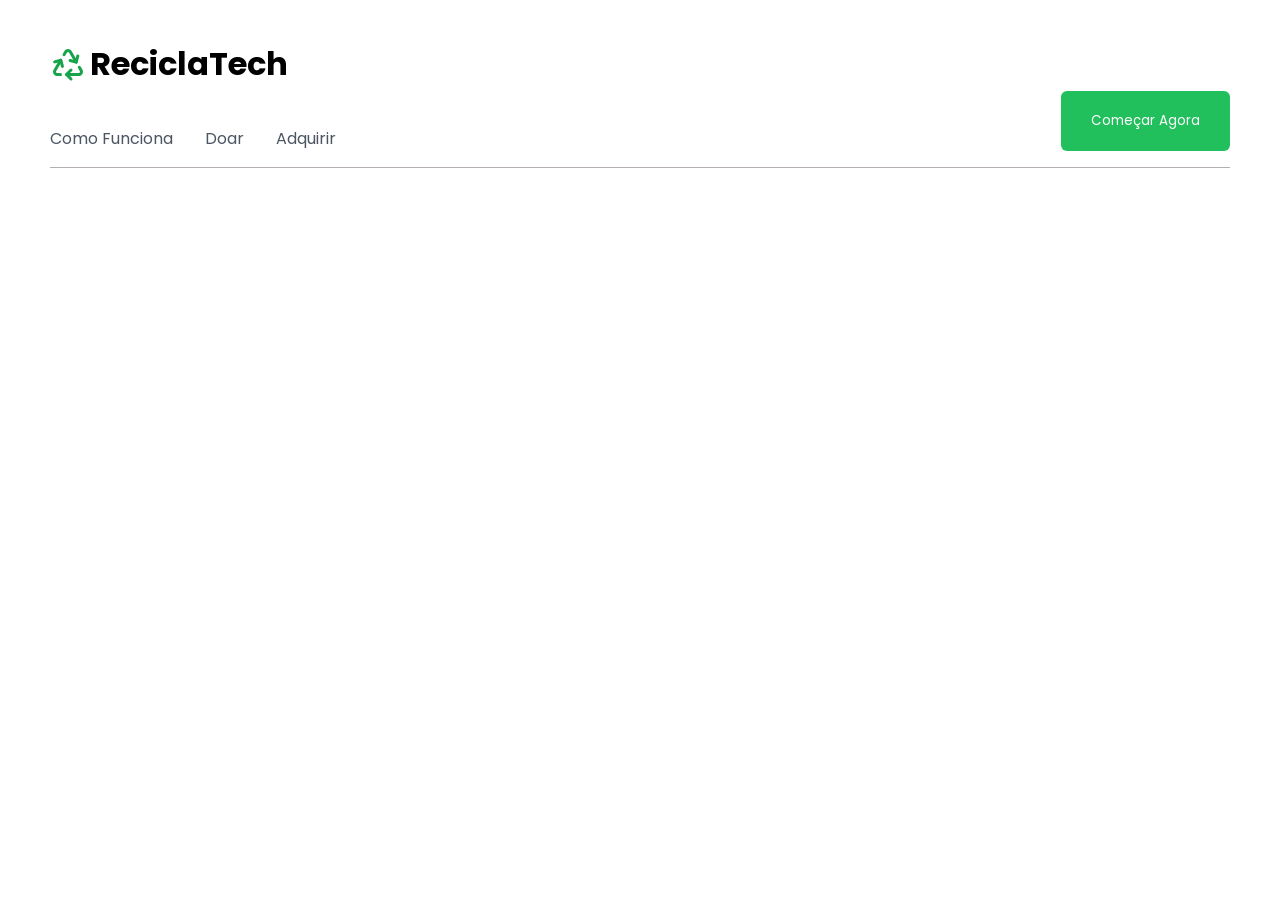
==== index.html @ 59b99f4e "adiciona header da página" ====
<!DOCTYPE html>
<html lang="pt-br">
<head>
    <meta charset="UTF-8">
    <meta name="viewport" content="width=device-width, initial-scale=1.0">
    <link rel="stylesheet" href="style.css">
    <link rel="preconnect" href="https://fonts.googleapis.com">
    <link rel="preconnect" href="https://fonts.gstatic.com" crossorigin>
    <link href="https://fonts.googleapis.com/css2?family=Poppins:ital,wght@0,100;0,200;0,300;0,400;0,500;0,600;0,700;0,800;0,900;1,100;1,200;1,300;1,400;1,500;1,600;1,700;1,800;1,900&display=swap" rel="stylesheet">

    <title>Document</title>
    

   
</head>
<body>
    <header class="header">
        <div>
        <h1 class="header-logo">
            <svg width="36" height="36" viewBox="0 0 36 36" fill="none" xmlns="http://www.w3.org/2000/svg">
            <path d="M10.5001 28.5H7.22264C6.74949 28.5014 6.28402 28.3804 5.8714 28.1489C5.45877 27.9173 5.113 27.5831 4.86764 27.1785C4.63201 26.7722 4.50741 26.311 4.50635 25.8413C4.5053 25.3716 4.62783 24.9099 4.86164 24.5025L10.7941 14.25" stroke="#16A34A" stroke-width="3" stroke-linecap="round" stroke-linejoin="round"/>
            <path d="M16.5 28.5H28.8045C29.2754 28.4964 29.7374 28.3716 30.1461 28.1378C30.5549 27.904 30.8966 27.569 31.1385 27.165C31.3709 26.7598 31.4931 26.3008 31.4931 25.8337C31.4931 25.3666 31.3709 24.9077 31.1385 24.5025L29.2995 21.3225" stroke="#16A34A" stroke-width="3" stroke-linecap="round" stroke-linejoin="round"/>
            <path d="M21 24L16.5 28.5L21 33" stroke="#16A34A" stroke-width="3" stroke-linecap="round" stroke-linejoin="round"/>
            <path d="M12.4394 20.394L10.7939 14.25L4.6499 15.897" stroke="#16A34A" stroke-width="3" stroke-linecap="round" stroke-linejoin="round"/>
            <path d="M14.0161 8.7165L15.6556 5.8785C15.891 5.46809 16.2285 5.12551 16.6354 4.88398C17.0422 4.64245 17.5046 4.51018 17.9776 4.5C18.447 4.49912 18.9084 4.62174 19.3154 4.85554C19.7225 5.08933 20.0609 5.42609 20.2966 5.832L26.2111 16.0965" stroke="#16A34A" stroke-width="3" stroke-linecap="round" stroke-linejoin="round"/>
            <path d="M20.0669 14.4495L26.2109 16.0965L27.8564 9.9525" stroke="#16A34A" stroke-width="3" stroke-linecap="round" stroke-linejoin="round"/>
            </svg>
            <span>ReciclaTech</span>
        </h1>
        <nav>
            <ul class="menu-list">
                <li><a href="#">Como Funciona</a></li>
                <li><a href="#">Doar</a></li>
                <li><a href="#">Adquirir</a></li>
            </ul>
        </nav>
        </div>

        <button type="button">Começar Agora</button>

    </header>

    <main>

    </main>

    <footer>

    </footer>
</body>
</html>
---- style.css ----
*{
    margin:0;
    padding:0;
    box-sizing: border-box;
    list-style: none;
    font-family: "Poppins", sans-serif;
}

a{
    color: inherit;
    text-decoration: none;
}

button {
    border: none;
}

body {
    padding: 40px 50px 16px 50px;
}

header {
    display: flex;
    padding-bottom: 16px;
    justify-content: space-between;
    align-items: end;
    border-bottom: 1px solid #B4AEAE;

    button {
        height: 60px;
        padding-inline: 30px;
        color: #FFFFFF;
        border-radius: 6px;
        background-color: #21C05C;
    }
}

.header-logo {
    display: flex;
    align-items: center;
    gap: 0 4px;
    margin-bottom: 38px;

    span {
        font-size: 32px;
        font-weight: 700;
    }
}

.menu-list {
    display: flex;
    gap: 0 32px;
    

    li a{
    font-size: 16px;
    color: #4B5563;
    }
}
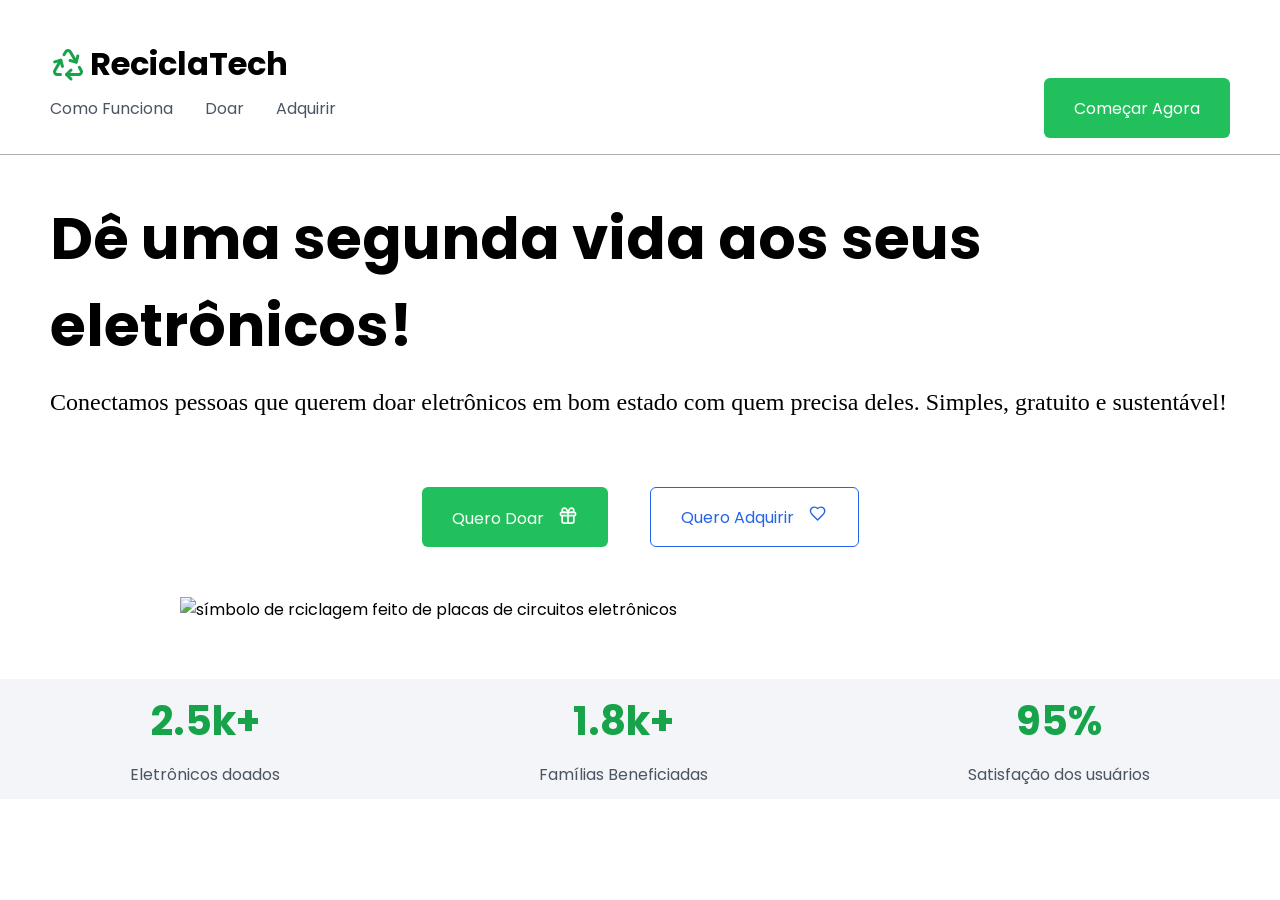
==== commit cb5c1fae: "adiciona estatísticas" ====
--- a/index.html
+++ b/index.html
@@ -8,12 +8,13 @@
     <link rel="preconnect" href="https://fonts.gstatic.com" crossorigin>
     <link href="https://fonts.googleapis.com/css2?family=Poppins:ital,wght@0,100;0,200;0,300;0,400;0,500;0,600;0,700;0,800;0,900;1,100;1,200;1,300;1,400;1,500;1,600;1,700;1,800;1,900&display=swap" rel="stylesheet">
 
-    <title>Document</title>
+    <title>ReciclaTech</title>
     
 
    
 </head>
 <body>
+
     <header class="header">
         <div>
         <h1 class="header-logo">
@@ -27,23 +28,108 @@
             </svg>
             <span>ReciclaTech</span>
         </h1>
+
         <nav>
             <ul class="menu-list">
                 <li><a href="#">Como Funciona</a></li>
                 <li><a href="#">Doar</a></li>
-                <li><a href="#">Adquirir</a></li>
+                <li><a href="#">Adquirir</a></li>               
             </ul>
+
         </nav>
         </div>
 
         <button type="button">Começar Agora</button>
+        
 
     </header>
 
     <main>
 
+        <div>
+            <section class="intro">
+            <h2>Dê uma segunda vida aos seus eletrônicos!</h2>   
+            
+            <h4>Conectamos pessoas que querem doar eletrônicos em bom estado com quem precisa deles. Simples, gratuito e sustentável!<h4>       
+            </section>          
+        
+            
+            <nav>
+            <ul class="buttons">
+
+            <li><a href="#">
+
+                <button type="button">
+                    <span>Quero Doar</span>
+                <svg width="20" height="20" viewBox="0 0 24 20" fill="none" xmlns="http://www.w3.org/2000/svg">
+                <path d="M20 8H4C3.44772 8 3 8.44772 3 9V11C3 11.5523 3.44772 12 4 12H20C20.5523 12 21 11.5523 21 11V9C21 8.44772 20.5523 8 20 8Z" stroke="white" stroke-width="2" stroke-linecap="round" stroke-linejoin="round"/>
+                <path d="M12 8V21" stroke="white" stroke-width="2" stroke-linecap="round" stroke-linejoin="round"/>
+                <path d="M19 12V19C19 19.5304 18.7893 20.0391 18.4142 20.4142C18.0391 20.7893 17.5304 21 17 21H7C6.46957 21 5.96086 20.7893 5.58579 20.4142C5.21071 20.0391 5 19.5304 5 19V12" stroke="white" stroke-width="2" stroke-linecap="round" stroke-linejoin="round"/>
+                <path d="M7.5 8.00001C6.83696 8.00001 6.20107 7.73662 5.73223 7.26778C5.26339 6.79894 5 6.16305 5 5.50001C5 4.83697 5.26339 4.20108 5.73223 3.73224C6.20107 3.2634 6.83696 3.00001 7.5 3.00001C8.46469 2.9832 9.41003 3.45127 10.2127 4.34317C11.0154 5.23507 11.6383 6.50941 12 8.00001C12.3617 6.50941 12.9846 5.23507 13.7873 4.34317C14.59 3.45127 15.5353 2.9832 16.5 3.00001C17.163 3.00001 17.7989 3.2634 18.2678 3.73224C18.7366 4.20108 19 4.83697 19 5.50001C19 6.16305 18.7366 6.79894 18.2678 7.26778C17.7989 7.73662 17.163 8.00001 16.5 8.00001" stroke="white" stroke-width="2" stroke-linecap="round" stroke-linejoin="round"/>
+                </svg>
+                
+                </button>
+
+            </li></a>
+        
+        
+        
+            <li><a href="#">
+
+                <button class="adquirir">
+                    <span>Quero Adquirir</span>
+                    
+                <svg width="20" height="18" viewBox="0 0 21 21" fill="none" xmlns="http://www.w3.org/2000/svg">
+                <path d="M15.9069 11.721C17.1543 10.4987 18.4185 9.03358 18.4185 7.11637C18.4185 5.89514 17.9334 4.72393 17.0698 3.86039C16.2063 2.99685 15.0351 2.51172 13.8139 2.51172C12.3404 2.51172 11.3022 2.93032 10.0464 4.18614C8.7906 2.93032 7.75246 2.51172 6.27897 2.51172C5.05774 2.51172 3.88653 2.99685 3.02299 3.86039C2.15945 4.72393 1.67432 5.89514 1.67432 7.11637C1.67432 9.04195 2.93013 10.5071 4.18594 11.721L10.0464 17.5815L15.9069 11.721Z" stroke="#2563EB" stroke-width="1.67442" stroke-linecap="round" stroke-linejoin="round"/>
+                </svg>
+                
+                </button>
+                
+            </li></a>
+
+            </ul>
+            </nav>
+
+            <div style="margin-left: 180px; margin-top: 50px; margin-bottom: 57px;">
+                <img src="./assets/img/simbolo-de-reciclagem-feito-de-placas-de-circuitos-eletronicos 1.png" alt="símbolo de rciclagem feito de placas de circuitos eletrônicos">
+            </div>
+
+            
+                
+            
+        <section class="estatistica">
+            
+                <div class="dados">
+                    <h2>2.5k+</h2>
+                    <p>Eletrônicos doados</p>
+                </div>   
+
+                <div class="dados">
+                    <h2>1.8k+</h2>
+                    <p>Famílias Beneficiadas</p>
+                </div>
+
+                <div class="dados">
+                    <h2>95%</h2>
+                    <p>Satisfação dos usuários</p>
+                </div>
+            </ul>
+        </section>
+        
+        
+            </div>
+        </section>
+
+
+
+
+
+        </div>
+
+        
     </main>
 
+    
     <footer>
 
     </footer>
--- a/style.css
+++ b/style.css
@@ -15,9 +15,7 @@
     border: none;
 }
 
-body {
-    padding: 40px 50px 16px 50px;
-}
+
 
 header {
     display: flex;
@@ -25,6 +23,7 @@
     justify-content: space-between;
     align-items: end;
     border-bottom: 1px solid #B4AEAE;
+    padding: 40px 50px 16px 50px;
 
     button {
         height: 60px;
@@ -32,6 +31,8 @@
         color: #FFFFFF;
         border-radius: 6px;
         background-color: #21C05C;
+        font-size: 16px;
+        
     }
 }
 
@@ -39,8 +40,8 @@
     display: flex;
     align-items: center;
     gap: 0 4px;
-    margin-bottom: 38px;
-
+    margin-bottom: 8px;
+    
     span {
         font-size: 32px;
         font-weight: 700;
@@ -50,11 +51,125 @@
 .menu-list {
     display: flex;
     gap: 0 32px;
+    margin-bottom: 17px;
     
-
     li a{
     font-size: 16px;
+    font-weight: 400;
     color: #4B5563;
     }
 }
 
+main {
+    display: flex;
+    
+
+    .intro {
+        
+        padding: 40px 50px 16px 50px;
+
+        h2{
+            font-size: 58px;
+            font-weight: 400;
+            font-weight: bold;
+            margin-bottom: 20px;
+
+        }
+
+        h4 {
+            font-size: 24px;
+            font-weight: 400;
+            font-family: "Inter";
+            margin-bottom: 55px;
+        }
+
+         
+    }
+
+    .buttons {
+        display: flex;
+        gap: 0 42px;
+        justify-content: center;
+        
+        
+        
+        
+        li a{
+            font-size: 16px;
+            font-weight: 400;
+            
+            
+        }
+
+        span {
+        font-size: 16px;
+        font-weight: 400;
+        margin-right: 10px;
+        
+        
+        }
+
+       
+
+        button {
+        height: 60px;
+        padding-inline: 30px;
+        color: #FFFFFF;
+        border-radius: 6px;
+        background-color: #21C05C;
+        font-size: 16px;
+        
+        
+        }
+
+        .adquirir {
+            height: 60px;
+            color: #2563EB;
+            
+            background-color: #FFFFFF;
+            border-color: #2563EB;
+            border-style: solid;
+            border-width: 1px;
+            
+            
+                                    
+                        
+        }
+
+   
+               
+
+    }
+
+    .estatistica {
+        display: flex;
+        background-color: #F3F5F8;
+
+    .dados {
+        display: flex;
+        flex-direction: column;
+        align-items: center;
+        margin: auto;      
+        height:120px;
+        justify-content: space-evenly;
+           
+
+        h2{
+        font-size: 40px;
+        font-weight: 400;
+        font-weight: bold;
+        color: #16A34A;               
+                
+        }
+        
+            p{
+                font-size: 16px;
+                font-weight: 400;
+                color: #4B5563;
+                
+                
+            }
+    }
+    }
+
+}
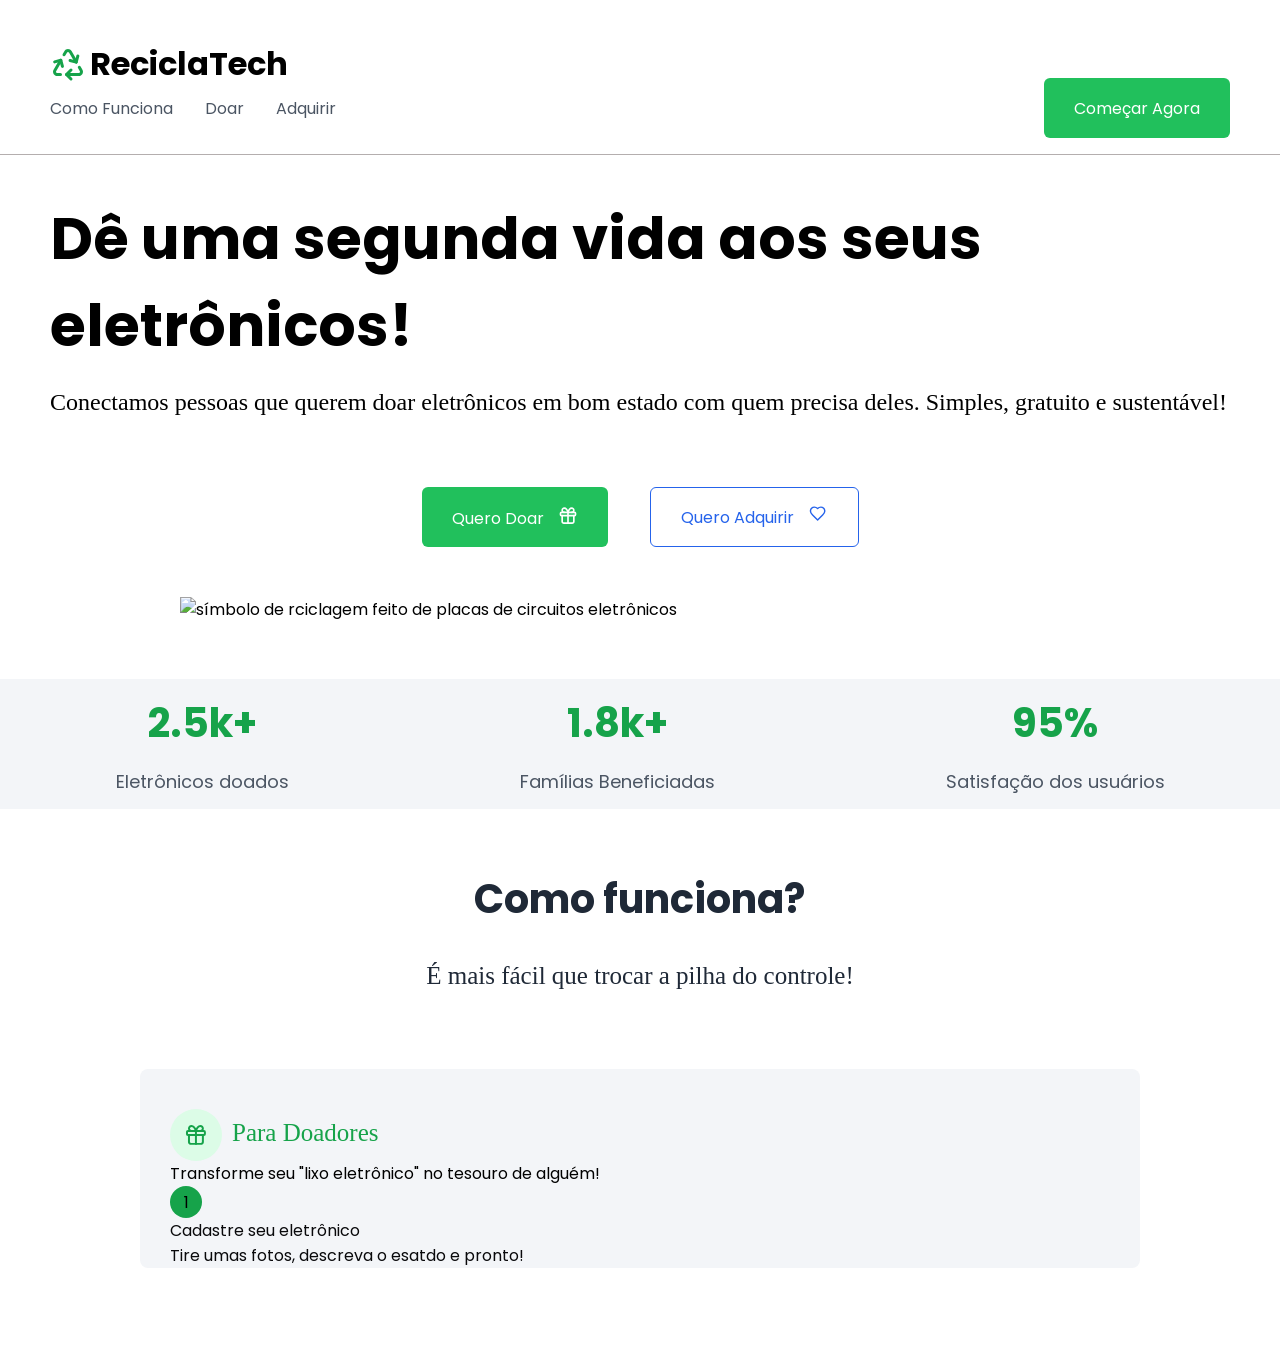
==== commit e5dcf95b: "adiciona caixa de doadores" ====
--- a/index.html
+++ b/index.html
@@ -113,11 +113,46 @@
                     <h2>95%</h2>
                     <p>Satisfação dos usuários</p>
                 </div>
-            </ul>
+            
         </section>
         
-        
+        <section class="funcionamento">
+
+            <div class="how-function">
+                <h2>Como funciona?</h2>
+                <h3>É mais fácil que trocar a pilha do controle!</h3>
             </div>
+            
+            <div class="card">
+
+                <div class="donation">
+                    <div class="circulo-topico">
+                    <svg width="52" height="24" viewBox="0 0 24 24" fill="none" xmlns="http://www.w3.org/2000/svg">
+                    <path d="M19.8836 7.95349H3.97661C3.42753 7.95349 2.98242 8.3986 2.98242 8.94768V10.936C2.98242 11.4851 3.42753 11.9302 3.97661 11.9302H19.8836C20.4327 11.9302 20.8778 11.4851 20.8778 10.936V8.94768C20.8778 8.3986 20.4327 7.95349 19.8836 7.95349Z" stroke="#16A34A" stroke-width="1.98837" stroke-linecap="round" stroke-linejoin="round"/>
+                    <path d="M11.9302 7.95349V20.8779" stroke="#16A34A" stroke-width="1.98837" stroke-linecap="round" stroke-linejoin="round"/>
+                    <path d="M18.8893 11.9303V18.8896C18.8893 19.4169 18.6798 19.9227 18.3069 20.2956C17.934 20.6685 17.4283 20.878 16.9009 20.878H6.95908C6.43173 20.878 5.92598 20.6685 5.55308 20.2956C5.18019 19.9227 4.9707 19.4169 4.9707 18.8896V11.9303" stroke="#16A34A" stroke-width="1.98837" stroke-linecap="round" stroke-linejoin="round"/>
+                    <path d="M7.45617 7.95342C6.79698 7.95342 6.16479 7.69156 5.69868 7.22544C5.23256 6.75933 4.9707 6.12714 4.9707 5.46796C4.9707 4.80877 5.23256 4.17658 5.69868 3.71047C6.16479 3.24435 6.79698 2.98249 7.45617 2.98249C8.41525 2.96578 9.35509 3.43113 10.1531 4.31784C10.9512 5.20456 11.5704 6.47149 11.93 7.95342C12.2896 6.47149 12.9088 5.20456 13.7069 4.31784C14.5049 3.43113 15.4448 2.96578 16.4038 2.98249C17.063 2.98249 17.6952 3.24435 18.1613 3.71047C18.6274 4.17658 18.8893 4.80877 18.8893 5.46796C18.8893 6.12714 18.6274 6.75933 18.1613 7.22544C17.6952 7.69156 17.063 7.95342 16.4038 7.95342" stroke="#16A34A" stroke-width="1.98837" stroke-linecap="round" stroke-linejoin="round"/>
+                    </svg>                   
+                    </div>
+
+                    <h3>Para Doadores</h3>
+                                    
+                </div>
+                
+                <p>Transforme seu "lixo eletrônico" no tesouro de alguém!</p>
+
+                <div class="subtopico">
+
+                    <div class="circulo-subtopico">1                 
+                    </div>
+                    
+                    <p>Cadastre seu eletrônico</p>
+                    <p>Tire umas fotos, descreva o esatdo e pronto!</p>
+                </div>
+
+                
+            </div>
+           
         </section>
 
 
--- a/style.css
+++ b/style.css
@@ -150,20 +150,20 @@
         flex-direction: column;
         align-items: center;
         margin: auto;      
-        height:120px;
         justify-content: space-evenly;
-           
+        height:130px;   
 
         h2{
         font-size: 40px;
         font-weight: 400;
         font-weight: bold;
-        color: #16A34A;               
+        color: #16A34A;
+                   
                 
         }
         
             p{
-                font-size: 16px;
+                font-size: 18px;
                 font-weight: 400;
                 color: #4B5563;
                 
@@ -172,4 +172,120 @@
     }
     }
 
-}
+    .funcionamento{
+        padding: 60px 140px 80px 140px;
+        display: flex;
+        background-color: #FFFFFF;
+        flex-direction: column;
+        
+          h2{
+                font-size: 40px;
+                font-weight: 700;
+                font-weight: bold;
+                color: #1F2937; 
+                height: 100%;              
+                
+            }
+
+            h3{
+                font-family: "Inter";
+                font-size: 25px;
+                font-weight: 400;
+                color: #1F2937;
+                height: 150%;
+                margin-top: 22px;                
+            }
+
+        .how-function{
+            display: flex;
+            flex-direction: column;
+            align-items: center;
+            margin: auto;
+            height: 200px;           
+
+                    
+        }
+
+          .card{
+                padding: 40px 20px 0 30px;
+                display: flex;                
+                flex-direction: column;
+                background-color: #F3F5F8 ;
+                border-radius: 8px;
+                justify-content: left;
+                ;
+
+                .circulo-topico{
+                    width: 52px;
+                    height: 52px;                    
+                    border-radius: 50%;
+
+                    display: flex;
+                    justify-content: center;
+                    align-items: center;
+                }
+
+                .circulo-subtopico{
+                        width: 32px;
+                        height: 32px;
+                        border-radius: 50%;
+
+                        display: flex;
+                        justify-content: center;
+                        align-items: center;
+                    }
+                
+                p{
+                    font-size: 16px;
+                    font-family: "Poppins";
+                                        
+                    
+                }
+
+                .donation{
+                    display: flex;
+                    
+                    
+                   h3{
+                    margin: 10px;
+                    color: #16A34A;
+                   }
+                   
+                   .circulo-topico{
+                        background-color: #DCFCE7;
+                   }     
+                    
+                   p{
+                        margin-top: 38px;
+                   }
+
+                }             
+                       
+                        
+                    
+
+                .subtopico{
+                    display: flex;
+                    flex-direction: column;
+
+                    .circulo-subtopico{
+                        background-color: #16A34A;
+                    }
+
+                    p{
+                       color: #09090B; 
+                    }        
+                    
+                 }
+                
+                    
+                
+
+                
+
+
+            }
+
+    }
+
+}
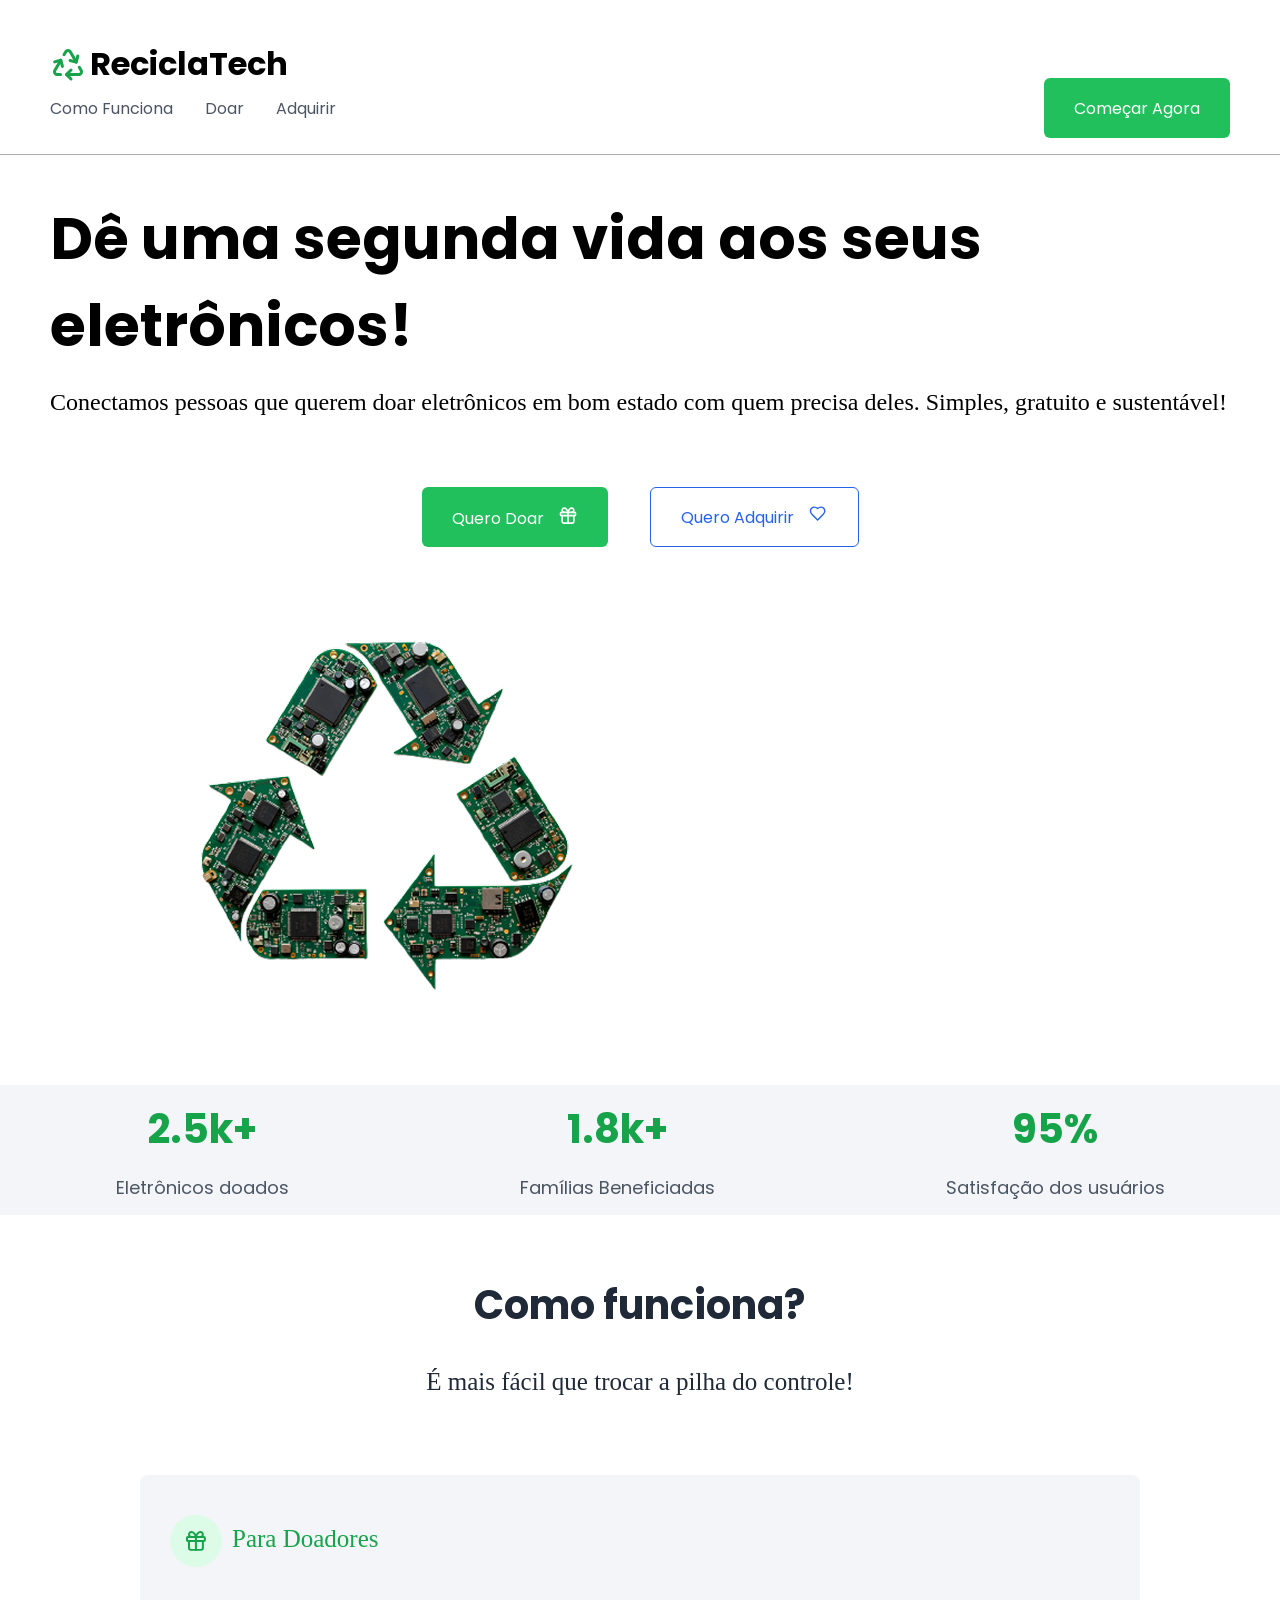
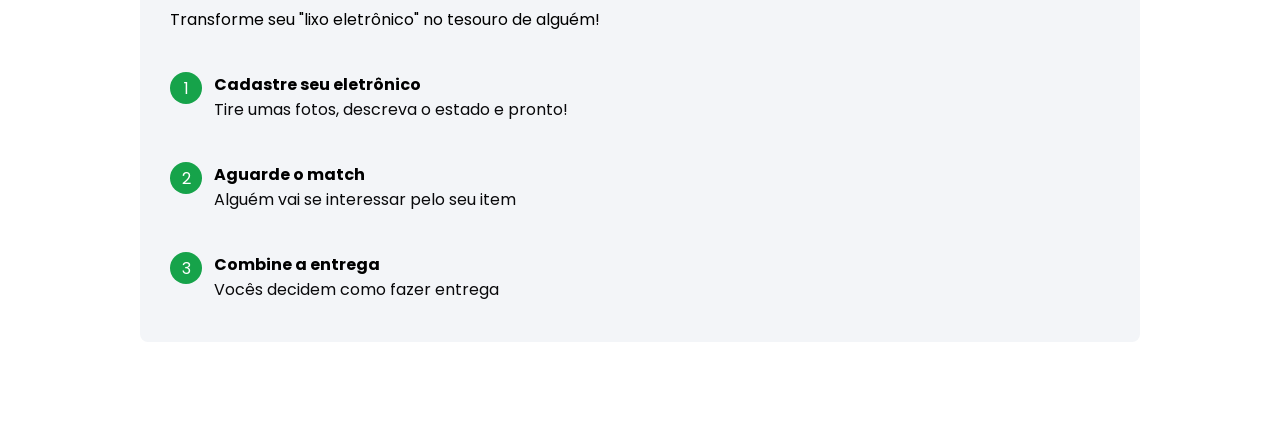
==== commit cb2fefbd: "conclusão de card "doadores"" ====
--- a/index.html
+++ b/index.html
@@ -146,12 +146,39 @@
                     <div class="circulo-subtopico">1                 
                     </div>
                     
-                    <p>Cadastre seu eletrônico</p>
-                    <p>Tire umas fotos, descreva o esatdo e pronto!</p>
+                    <div class="text">
+                    <h4>Cadastre seu eletrônico</h4>
+                    <p>Tire umas fotos, descreva o estado e pronto!</p>
+                </div></div>
+
+                <div class="subtopico">
+
+                    <div class="circulo-subtopico">2                 
+                    </div>
+                    
+                    <div class="text">
+                    <h4>Aguarde o match</h4>
+                    <p>Alguém vai se interessar pelo seu item</p>
+                </div></div>
+
+                <div class="subtopico">
+
+                    <div class="circulo-subtopico">3                 
+                    </div>
+                    
+                    <div class="text">
+                    <h4>Combine a entrega</h4>
+                    <p>Vocês decidem como fazer  entrega</p>
+                </div></div>
+
                 </div>
 
                 
             </div>
+
+
+
+            
            
         </section>
 
--- a/style.css
+++ b/style.css
@@ -206,19 +206,21 @@
                     
         }
 
-          .card{
-                padding: 40px 20px 0 30px;
+          .card{                
                 display: flex;                
                 flex-direction: column;
                 background-color: #F3F5F8 ;
-                border-radius: 8px;
-                justify-content: left;
-                ;
+                border-radius: 8px;                
+                justify-content: space-evenly;
+                padding: 40px 20px 0 30px;                
+
+                
 
                 .circulo-topico{
                     width: 52px;
                     height: 52px;                    
                     border-radius: 50%;
+                    
 
                     display: flex;
                     justify-content: center;
@@ -233,12 +235,15 @@
                         display: flex;
                         justify-content: center;
                         align-items: center;
+
+                        color: #FFFFFF;
+                        
                     }
                 
                 p{
-                    font-size: 16px;
-                    font-family: "Poppins";
-                                        
+                    font-size: 16px;                                                                                                 
+                    padding: 40px 0 40px 0;                                                                              
+                                                                                                 
                     
                 }
 
@@ -251,13 +256,13 @@
                     color: #16A34A;
                    }
                    
+                   
                    .circulo-topico{
                         background-color: #DCFCE7;
-                   }     
-                    
-                   p{
-                        margin-top: 38px;
                    }
+
+                    
+                   
 
                 }             
                        
@@ -266,17 +271,38 @@
 
                 .subtopico{
                     display: flex;
-                    flex-direction: column;
+                    flex-direction: row;                    
+                    
+                
 
                     .circulo-subtopico{
                         background-color: #16A34A;
+                        
                     }
 
+                    .text{
+                        display: flex;
+                        flex-direction: column;
+
+
+                        h4{
+                    font-size: 16px;
+                    font-weight: bold;
+                    padding: 0 0 0 12px;
+                
+                   }
+
                     p{
-                       color: #09090B; 
-                    }        
-                    
-                 }
+                       color: #09090B;
+                       padding: 0 0 40px 12px; 
+                    }
+                    }
+
+                            
+                    
+                }
+                
+                   
                 
                     
                 
@@ -286,6 +312,19 @@
 
             }
 
-    }
-
-}
+
+          
+                
+
+                
+                    
+                
+
+                
+
+
+        }  
+
+    }
+
+
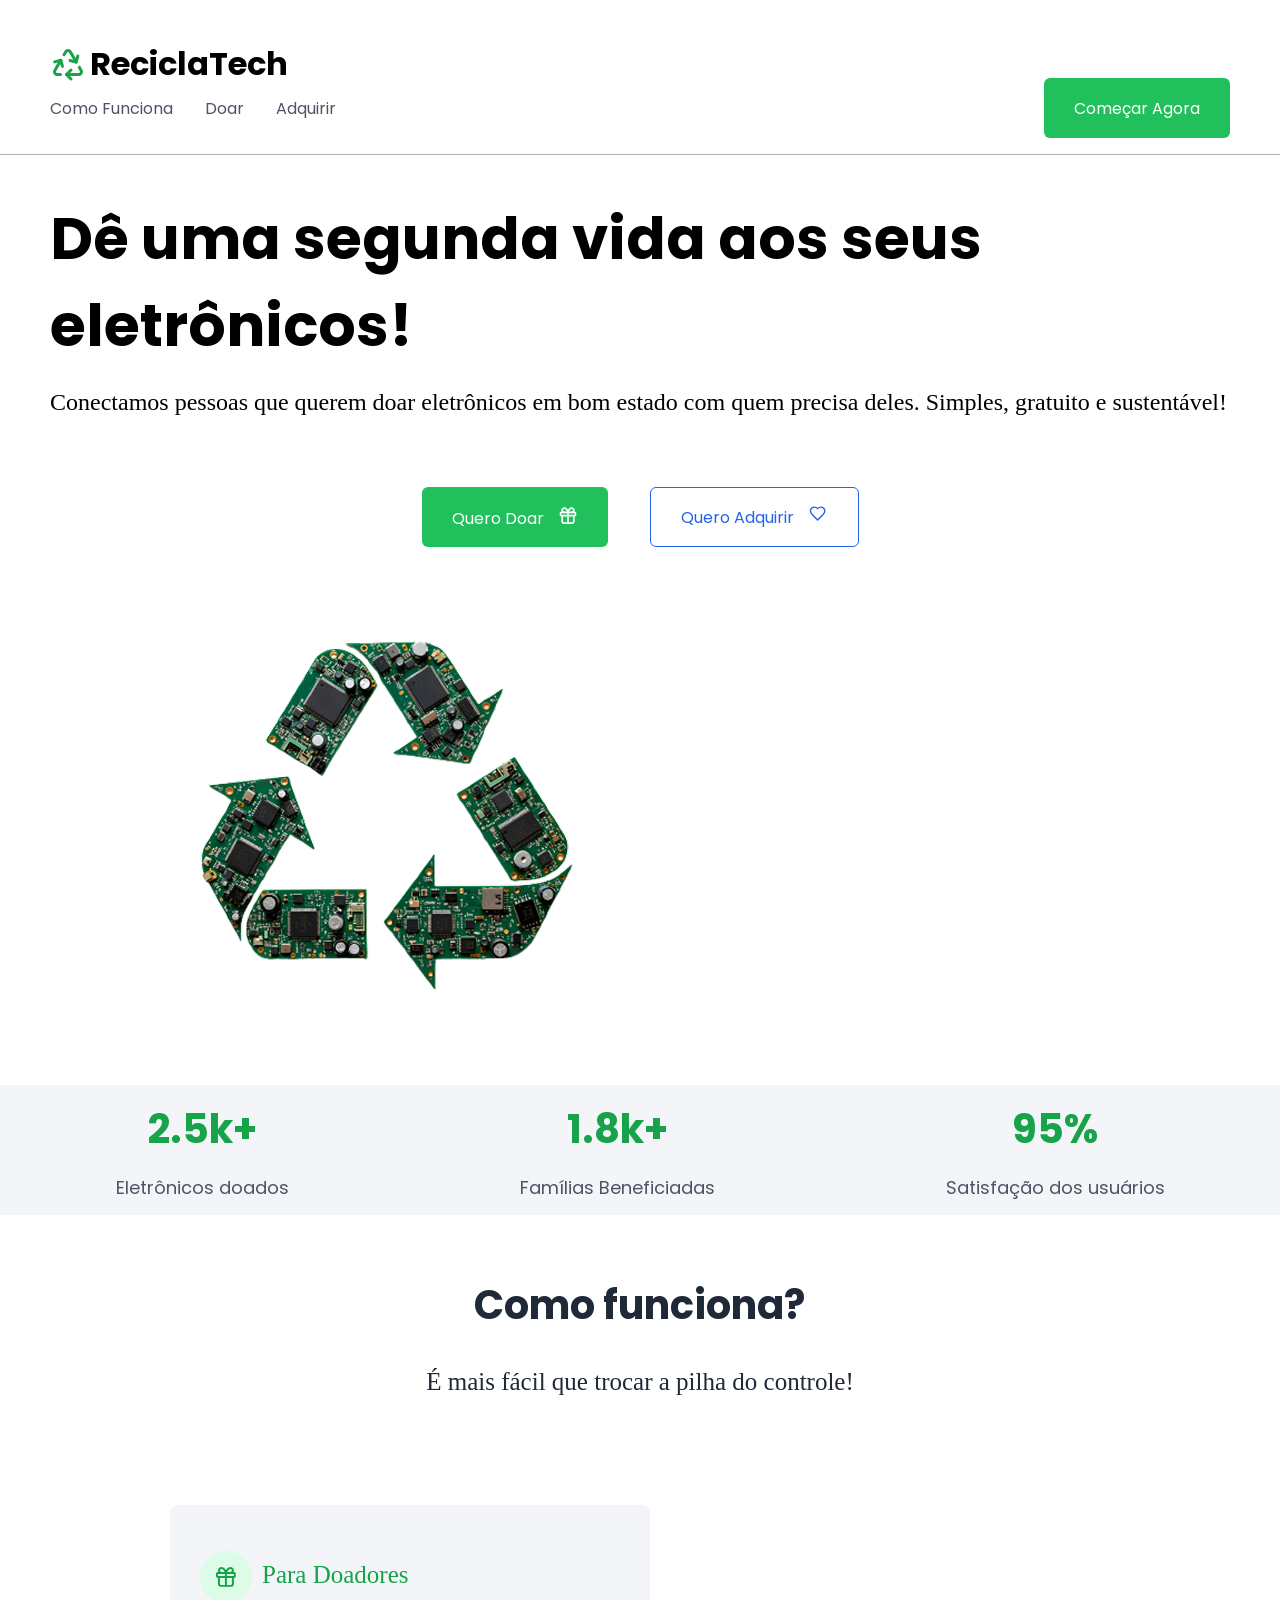
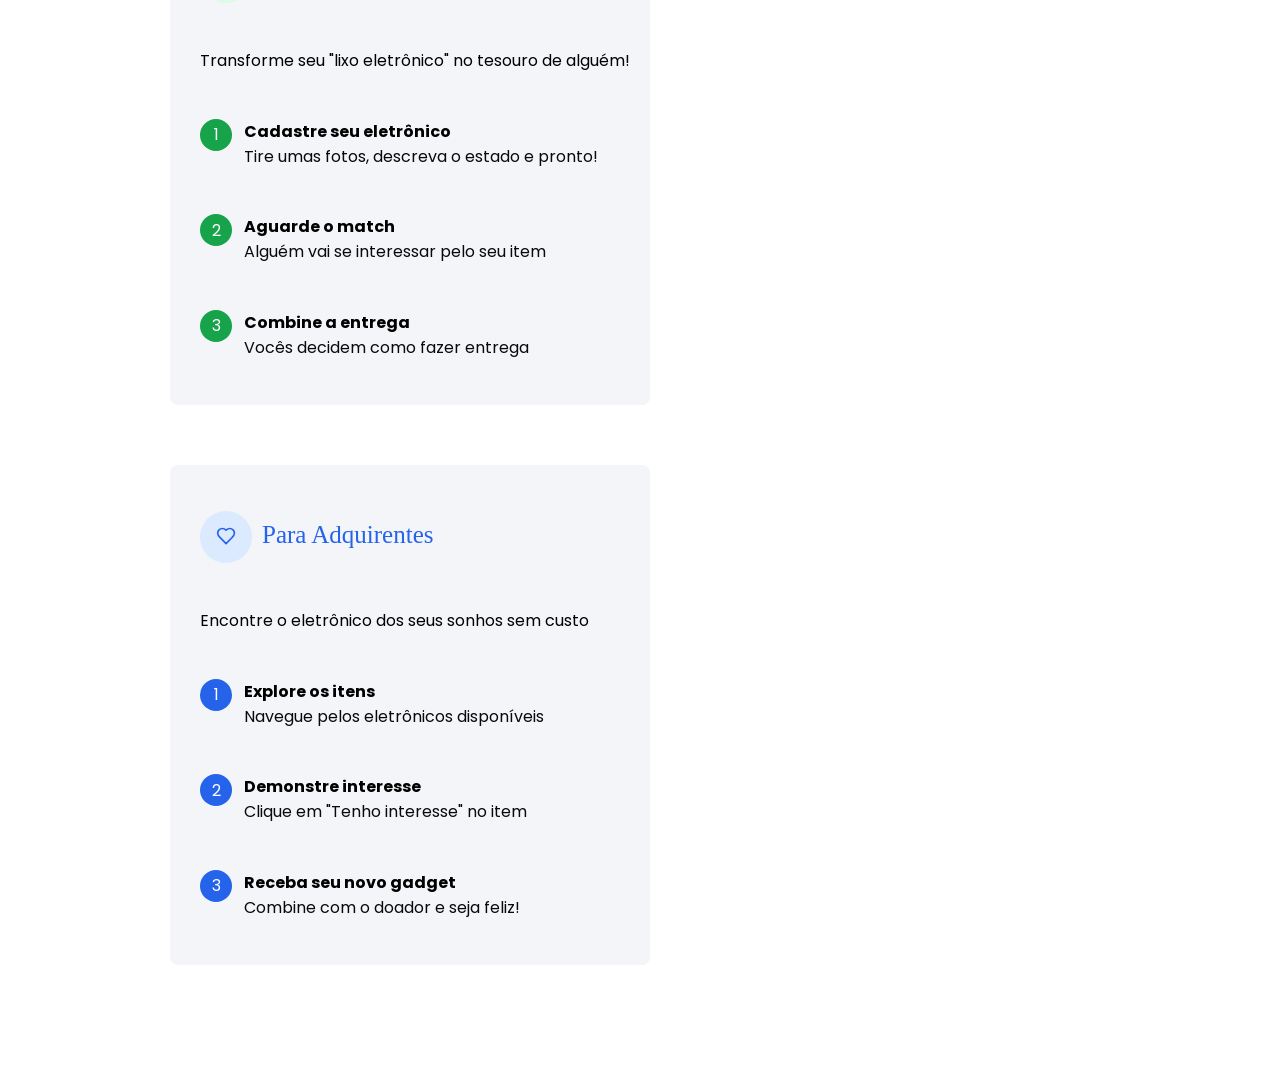
==== commit 68af4621: "adiciona caixa de adquirentes" ====
--- a/index.html
+++ b/index.html
@@ -9,191 +9,156 @@
     <link href="https://fonts.googleapis.com/css2?family=Poppins:ital,wght@0,100;0,200;0,300;0,400;0,500;0,600;0,700;0,800;0,900;1,100;1,200;1,300;1,400;1,500;1,600;1,700;1,800;1,900&display=swap" rel="stylesheet">
 
     <title>ReciclaTech</title>
-    
-
-   
+       
 </head>
 <body>
-
     <header class="header">
         <div>
-        <h1 class="header-logo">
-            <svg width="36" height="36" viewBox="0 0 36 36" fill="none" xmlns="http://www.w3.org/2000/svg">
-            <path d="M10.5001 28.5H7.22264C6.74949 28.5014 6.28402 28.3804 5.8714 28.1489C5.45877 27.9173 5.113 27.5831 4.86764 27.1785C4.63201 26.7722 4.50741 26.311 4.50635 25.8413C4.5053 25.3716 4.62783 24.9099 4.86164 24.5025L10.7941 14.25" stroke="#16A34A" stroke-width="3" stroke-linecap="round" stroke-linejoin="round"/>
-            <path d="M16.5 28.5H28.8045C29.2754 28.4964 29.7374 28.3716 30.1461 28.1378C30.5549 27.904 30.8966 27.569 31.1385 27.165C31.3709 26.7598 31.4931 26.3008 31.4931 25.8337C31.4931 25.3666 31.3709 24.9077 31.1385 24.5025L29.2995 21.3225" stroke="#16A34A" stroke-width="3" stroke-linecap="round" stroke-linejoin="round"/>
-            <path d="M21 24L16.5 28.5L21 33" stroke="#16A34A" stroke-width="3" stroke-linecap="round" stroke-linejoin="round"/>
-            <path d="M12.4394 20.394L10.7939 14.25L4.6499 15.897" stroke="#16A34A" stroke-width="3" stroke-linecap="round" stroke-linejoin="round"/>
-            <path d="M14.0161 8.7165L15.6556 5.8785C15.891 5.46809 16.2285 5.12551 16.6354 4.88398C17.0422 4.64245 17.5046 4.51018 17.9776 4.5C18.447 4.49912 18.9084 4.62174 19.3154 4.85554C19.7225 5.08933 20.0609 5.42609 20.2966 5.832L26.2111 16.0965" stroke="#16A34A" stroke-width="3" stroke-linecap="round" stroke-linejoin="round"/>
-            <path d="M20.0669 14.4495L26.2109 16.0965L27.8564 9.9525" stroke="#16A34A" stroke-width="3" stroke-linecap="round" stroke-linejoin="round"/>
-            </svg>
-            <span>ReciclaTech</span>
-        </h1>
-
-        <nav>
-            <ul class="menu-list">
-                <li><a href="#">Como Funciona</a></li>
-                <li><a href="#">Doar</a></li>
-                <li><a href="#">Adquirir</a></li>               
-            </ul>
-
-        </nav>
+            <h1 class="header-logo">
+                <svg width="36" height="36" viewBox="0 0 36 36" fill="none" xmlns="http://www.w3.org/2000/svg">
+                    <path d="M10.5001 28.5H7.22264C6.74949 28.5014 6.28402 28.3804 5.8714 28.1489C5.45877 27.9173 5.113 27.5831 4.86764 27.1785C4.63201 26.7722 4.50741 26.311 4.50635 25.8413C4.5053 25.3716 4.62783 24.9099 4.86164 24.5025L10.7941 14.25" stroke="#16A34A" stroke-width="3" stroke-linecap="round" stroke-linejoin="round"/>
+                    <path d="M16.5 28.5H28.8045C29.2754 28.4964 29.7374 28.3716 30.1461 28.1378C30.5549 27.904 30.8966 27.569 31.1385 27.165C31.3709 26.7598 31.4931 26.3008 31.4931 25.8337C31.4931 25.3666 31.3709 24.9077 31.1385 24.5025L29.2995 21.3225" stroke="#16A34A" stroke-width="3" stroke-linecap="round" stroke-linejoin="round"/>
+                    <path d="M21 24L16.5 28.5L21 33" stroke="#16A34A" stroke-width="3" stroke-linecap="round" stroke-linejoin="round"/>
+                    <path d="M12.4394 20.394L10.7939 14.25L4.6499 15.897" stroke="#16A34A" stroke-width="3" stroke-linecap="round" stroke-linejoin="round"/>
+                    <path d="M14.0161 8.7165L15.6556 5.8785C15.891 5.46809 16.2285 5.12551 16.6354 4.88398C17.0422 4.64245 17.5046 4.51018 17.9776 4.5C18.447 4.49912 18.9084 4.62174 19.3154 4.85554C19.7225 5.08933 20.0609 5.42609 20.2966 5.832L26.2111 16.0965" stroke="#16A34A" stroke-width="3" stroke-linecap="round" stroke-linejoin="round"/>
+                    <path d="M20.0669 14.4495L26.2109 16.0965L27.8564 9.9525" stroke="#16A34A" stroke-width="3" stroke-linecap="round" stroke-linejoin="round"/>
+                </svg>
+                <span>ReciclaTech</span>
+            </h1>
+            <nav>
+                <ul class="menu-list">
+                    <li><a href="#">Como Funciona</a></li>
+                    <li><a href="#">Doar</a></li>
+                    <li><a href="#">Adquirir</a></li>               
+                </ul>
+            </nav>
         </div>
-
-        <button type="button">Começar Agora</button>
-        
-
+        <button type="button">Começar Agora</button>        
     </header>
-
     <main>
-
-        <div>
-            <section class="intro">
-            <h2>Dê uma segunda vida aos seus eletrônicos!</h2>   
-            
-            <h4>Conectamos pessoas que querem doar eletrônicos em bom estado com quem precisa deles. Simples, gratuito e sustentável!<h4>       
-            </section>          
-        
-            
-            <nav>
-            <ul class="buttons">
-
-            <li><a href="#">
-
-                <button type="button">
-                    <span>Quero Doar</span>
-                <svg width="20" height="20" viewBox="0 0 24 20" fill="none" xmlns="http://www.w3.org/2000/svg">
-                <path d="M20 8H4C3.44772 8 3 8.44772 3 9V11C3 11.5523 3.44772 12 4 12H20C20.5523 12 21 11.5523 21 11V9C21 8.44772 20.5523 8 20 8Z" stroke="white" stroke-width="2" stroke-linecap="round" stroke-linejoin="round"/>
-                <path d="M12 8V21" stroke="white" stroke-width="2" stroke-linecap="round" stroke-linejoin="round"/>
-                <path d="M19 12V19C19 19.5304 18.7893 20.0391 18.4142 20.4142C18.0391 20.7893 17.5304 21 17 21H7C6.46957 21 5.96086 20.7893 5.58579 20.4142C5.21071 20.0391 5 19.5304 5 19V12" stroke="white" stroke-width="2" stroke-linecap="round" stroke-linejoin="round"/>
-                <path d="M7.5 8.00001C6.83696 8.00001 6.20107 7.73662 5.73223 7.26778C5.26339 6.79894 5 6.16305 5 5.50001C5 4.83697 5.26339 4.20108 5.73223 3.73224C6.20107 3.2634 6.83696 3.00001 7.5 3.00001C8.46469 2.9832 9.41003 3.45127 10.2127 4.34317C11.0154 5.23507 11.6383 6.50941 12 8.00001C12.3617 6.50941 12.9846 5.23507 13.7873 4.34317C14.59 3.45127 15.5353 2.9832 16.5 3.00001C17.163 3.00001 17.7989 3.2634 18.2678 3.73224C18.7366 4.20108 19 4.83697 19 5.50001C19 6.16305 18.7366 6.79894 18.2678 7.26778C17.7989 7.73662 17.163 8.00001 16.5 8.00001" stroke="white" stroke-width="2" stroke-linecap="round" stroke-linejoin="round"/>
-                </svg>
-                
-                </button>
-
-            </li></a>
-        
-        
-        
-            <li><a href="#">
-
-                <button class="adquirir">
-                    <span>Quero Adquirir</span>
-                    
-                <svg width="20" height="18" viewBox="0 0 21 21" fill="none" xmlns="http://www.w3.org/2000/svg">
-                <path d="M15.9069 11.721C17.1543 10.4987 18.4185 9.03358 18.4185 7.11637C18.4185 5.89514 17.9334 4.72393 17.0698 3.86039C16.2063 2.99685 15.0351 2.51172 13.8139 2.51172C12.3404 2.51172 11.3022 2.93032 10.0464 4.18614C8.7906 2.93032 7.75246 2.51172 6.27897 2.51172C5.05774 2.51172 3.88653 2.99685 3.02299 3.86039C2.15945 4.72393 1.67432 5.89514 1.67432 7.11637C1.67432 9.04195 2.93013 10.5071 4.18594 11.721L10.0464 17.5815L15.9069 11.721Z" stroke="#2563EB" stroke-width="1.67442" stroke-linecap="round" stroke-linejoin="round"/>
-                </svg>
-                
-                </button>
-                
-            </li></a>
-
-            </ul>
-            </nav>
-
-            <div style="margin-left: 180px; margin-top: 50px; margin-bottom: 57px;">
-                <img src="./assets/img/simbolo-de-reciclagem-feito-de-placas-de-circuitos-eletronicos 1.png" alt="símbolo de rciclagem feito de placas de circuitos eletrônicos">
-            </div>
-
-            
-                
-            
-        <section class="estatistica">
-            
-                <div class="dados">
-                    <h2>2.5k+</h2>
-                    <p>Eletrônicos doados</p>
-                </div>   
-
-                <div class="dados">
-                    <h2>1.8k+</h2>
-                    <p>Famílias Beneficiadas</p>
-                </div>
-
-                <div class="dados">
-                    <h2>95%</h2>
-                    <p>Satisfação dos usuários</p>
-                </div>
-            
-        </section>
-        
-        <section class="funcionamento">
-
-            <div class="how-function">
-                <h2>Como funciona?</h2>
-                <h3>É mais fácil que trocar a pilha do controle!</h3>
-            </div>
-            
-            <div class="card">
-
-                <div class="donation">
-                    <div class="circulo-topico">
-                    <svg width="52" height="24" viewBox="0 0 24 24" fill="none" xmlns="http://www.w3.org/2000/svg">
-                    <path d="M19.8836 7.95349H3.97661C3.42753 7.95349 2.98242 8.3986 2.98242 8.94768V10.936C2.98242 11.4851 3.42753 11.9302 3.97661 11.9302H19.8836C20.4327 11.9302 20.8778 11.4851 20.8778 10.936V8.94768C20.8778 8.3986 20.4327 7.95349 19.8836 7.95349Z" stroke="#16A34A" stroke-width="1.98837" stroke-linecap="round" stroke-linejoin="round"/>
-                    <path d="M11.9302 7.95349V20.8779" stroke="#16A34A" stroke-width="1.98837" stroke-linecap="round" stroke-linejoin="round"/>
-                    <path d="M18.8893 11.9303V18.8896C18.8893 19.4169 18.6798 19.9227 18.3069 20.2956C17.934 20.6685 17.4283 20.878 16.9009 20.878H6.95908C6.43173 20.878 5.92598 20.6685 5.55308 20.2956C5.18019 19.9227 4.9707 19.4169 4.9707 18.8896V11.9303" stroke="#16A34A" stroke-width="1.98837" stroke-linecap="round" stroke-linejoin="round"/>
-                    <path d="M7.45617 7.95342C6.79698 7.95342 6.16479 7.69156 5.69868 7.22544C5.23256 6.75933 4.9707 6.12714 4.9707 5.46796C4.9707 4.80877 5.23256 4.17658 5.69868 3.71047C6.16479 3.24435 6.79698 2.98249 7.45617 2.98249C8.41525 2.96578 9.35509 3.43113 10.1531 4.31784C10.9512 5.20456 11.5704 6.47149 11.93 7.95342C12.2896 6.47149 12.9088 5.20456 13.7069 4.31784C14.5049 3.43113 15.4448 2.96578 16.4038 2.98249C17.063 2.98249 17.6952 3.24435 18.1613 3.71047C18.6274 4.17658 18.8893 4.80877 18.8893 5.46796C18.8893 6.12714 18.6274 6.75933 18.1613 7.22544C17.6952 7.69156 17.063 7.95342 16.4038 7.95342" stroke="#16A34A" stroke-width="1.98837" stroke-linecap="round" stroke-linejoin="round"/>
-                    </svg>                   
+            <div>
+                <section class="intro">
+                    <h2>Dê uma segunda vida aos seus eletrônicos!</h2>              
+                    <h4>Conectamos pessoas que querem doar eletrônicos em bom estado com quem precisa deles. Simples, gratuito e sustentável!</h4>       
+                </section>          
+                <nav>
+                    <ul class="buttons">
+                        <li>
+                            <button type="button">
+                                <span>Quero Doar</span>
+                                <svg width="20" height="20" viewBox="0 0 24 20" fill="none" xmlns="http://www.w3.org/2000/svg">
+                                    <path d="M20 8H4C3.44772 8 3 8.44772 3 9V11C3 11.5523 3.44772 12 4 12H20C20.5523 12 21 11.5523 21 11V9C21 8.44772 20.5523 8 20 8Z" stroke="white" stroke-width="2" stroke-linecap="round" stroke-linejoin="round"/>
+                                    <path d="M12 8V21" stroke="white" stroke-width="2" stroke-linecap="round" stroke-linejoin="round"/>
+                                    <path d="M19 12V19C19 19.5304 18.7893 20.0391 18.4142 20.4142C18.0391 20.7893 17.5304 21 17 21H7C6.46957 21 5.96086 20.7893 5.58579 20.4142C5.21071 20.0391 5 19.5304 5 19V12" stroke="white" stroke-width="2" stroke-linecap="round" stroke-linejoin="round"/>
+                                    <path d="M7.5 8.00001C6.83696 8.00001 6.20107 7.73662 5.73223 7.26778C5.26339 6.79894 5 6.16305 5 5.50001C5 4.83697 5.26339 4.20108 5.73223 3.73224C6.20107 3.2634 6.83696 3.00001 7.5 3.00001C8.46469 2.9832 9.41003 3.45127 10.2127 4.34317C11.0154 5.23507 11.6383 6.50941 12 8.00001C12.3617 6.50941 12.9846 5.23507 13.7873 4.34317C14.59 3.45127 15.5353 2.9832 16.5 3.00001C17.163 3.00001 17.7989 3.2634 18.2678 3.73224C18.7366 4.20108 19 4.83697 19 5.50001C19 6.16305 18.7366 6.79894 18.2678 7.26778C17.7989 7.73662 17.163 8.00001 16.5 8.00001" stroke="white" stroke-width="2" stroke-linecap="round" stroke-linejoin="round"/>
+                                </svg>                
+                            </button>
+                        </li>       
+                        <li>
+                            <button class="adquirir">
+                                <span>Quero Adquirir</span>                    
+                                <svg width="20" height="18" viewBox="0 0 21 21" fill="none" xmlns="http://www.w3.org/2000/svg">
+                                    <path d="M15.9069 11.721C17.1543 10.4987 18.4185 9.03358 18.4185 7.11637C18.4185 5.89514 17.9334 4.72393 17.0698 3.86039C16.2063 2.99685 15.0351 2.51172 13.8139 2.51172C12.3404 2.51172 11.3022 2.93032 10.0464 4.18614C8.7906 2.93032 7.75246 2.51172 6.27897 2.51172C5.05774 2.51172 3.88653 2.99685 3.02299 3.86039C2.15945 4.72393 1.67432 5.89514 1.67432 7.11637C1.67432 9.04195 2.93013 10.5071 4.18594 11.721L10.0464 17.5815L15.9069 11.721Z" stroke="#2563EB" stroke-width="1.67442" stroke-linecap="round" stroke-linejoin="round"/>
+                                </svg>                
+                            </button>                
+                        </li>
+                    </ul>
+                </nav>
+                <div style="margin-left: 180px; margin-top: 50px; margin-bottom: 57px;">
+                    <img src="./assets/img/simbolo-de-reciclagem-feito-de-placas-de-circuitos-eletronicos 1.png" alt="símbolo de rciclagem feito de placas de circuitos eletrônicos">
+                </div>  
+                <section class="estatistica">
+                    <div class="dados">
+                        <h2>2.5k+</h2>
+                        <p>Eletrônicos doados</p>
+                    </div>   
+                    <div class="dados">
+                        <h2>1.8k+</h2>
+                        <p>Famílias Beneficiadas</p>
                     </div>
-
-                    <h3>Para Doadores</h3>
-                                    
-                </div>
-                
-                <p>Transforme seu "lixo eletrônico" no tesouro de alguém!</p>
-
-                <div class="subtopico">
-
-                    <div class="circulo-subtopico">1                 
+                    <div class="dados">
+                        <h2>95%</h2>
+                        <p>Satisfação dos usuários</p>
+                    </div>            
+                </section>        
+                <section class="funcionamento">
+                    <div class="how-function">
+                        <h2>Como funciona?</h2>
+                        <h3>É mais fácil que trocar a pilha do controle!</h3>
+                    </div>            
+                    <div class="card">
+                        <div class="donation">
+                            <div class="circulo-topico">
+                                <svg width="52" height="24" viewBox="0 0 24 24" fill="none" xmlns="http://www.w3.org/2000/svg">
+                                    <path d="M19.8836 7.95349H3.97661C3.42753 7.95349 2.98242 8.3986 2.98242 8.94768V10.936C2.98242 11.4851 3.42753 11.9302 3.97661 11.9302H19.8836C20.4327 11.9302 20.8778 11.4851 20.8778 10.936V8.94768C20.8778 8.3986 20.4327 7.95349 19.8836 7.95349Z" stroke="#16A34A" stroke-width="1.98837" stroke-linecap="round" stroke-linejoin="round"/>
+                                    <path d="M11.9302 7.95349V20.8779" stroke="#16A34A" stroke-width="1.98837" stroke-linecap="round" stroke-linejoin="round"/>
+                                    <path d="M18.8893 11.9303V18.8896C18.8893 19.4169 18.6798 19.9227 18.3069 20.2956C17.934 20.6685 17.4283 20.878 16.9009 20.878H6.95908C6.43173 20.878 5.92598 20.6685 5.55308 20.2956C5.18019 19.9227 4.9707 19.4169 4.9707 18.8896V11.9303" stroke="#16A34A" stroke-width="1.98837" stroke-linecap="round" stroke-linejoin="round"/>
+                                    <path d="M7.45617 7.95342C6.79698 7.95342 6.16479 7.69156 5.69868 7.22544C5.23256 6.75933 4.9707 6.12714 4.9707 5.46796C4.9707 4.80877 5.23256 4.17658 5.69868 3.71047C6.16479 3.24435 6.79698 2.98249 7.45617 2.98249C8.41525 2.96578 9.35509 3.43113 10.1531 4.31784C10.9512 5.20456 11.5704 6.47149 11.93 7.95342C12.2896 6.47149 12.9088 5.20456 13.7069 4.31784C14.5049 3.43113 15.4448 2.96578 16.4038 2.98249C17.063 2.98249 17.6952 3.24435 18.1613 3.71047C18.6274 4.17658 18.8893 4.80877 18.8893 5.46796C18.8893 6.12714 18.6274 6.75933 18.1613 7.22544C17.6952 7.69156 17.063 7.95342 16.4038 7.95342" stroke="#16A34A" stroke-width="1.98837" stroke-linecap="round" stroke-linejoin="round"/>
+                                </svg>                   
+                            </div>
+                            <h3>Para Doadores</h3>                                    
+                        </div>                
+                        <p>Transforme seu "lixo eletrônico" no tesouro de alguém!</p>
+                        <div class="subtopico">
+                            <div class="circulo-subtopico circulo-subtopico--green">1</div>
+                                <div class="text">
+                                    <h4>Cadastre seu eletrônico</h4>
+                                    <p>Tire umas fotos, descreva o estado e pronto!</p>
+                                </div>
+                            </div>                        
+                        <div class="subtopico">
+                            <div class="circulo-subtopico circulo-subtopico--green">2</div>                    
+                                <div class="text">
+                                    <h4>Aguarde o match</h4>
+                                    <p>Alguém vai se interessar pelo seu item</p>
+                                </div>
+                        </div>                        
+                        <div class="subtopico">
+                            <div class="circulo-subtopico circulo-subtopico--green">3</div>
+                                <div class="text">
+                                    <h4>Combine a entrega</h4>
+                                    <p>Vocês decidem como fazer  entrega</p>
+                                </div>
+                        </div>
                     </div>
-                    
-                    <div class="text">
-                    <h4>Cadastre seu eletrônico</h4>
-                    <p>Tire umas fotos, descreva o estado e pronto!</p>
-                </div></div>
-
-                <div class="subtopico">
-
-                    <div class="circulo-subtopico">2                 
+                    <div class="card">
+                        <div class="purchase">
+                            <div class="circulo-topico">
+                                <svg width="21" height="21" viewBox="0 0 21 21" fill="none" xmlns="http://www.w3.org/2000/svg">
+                                <path d="M15.9069 11.721C17.1543 10.4987 18.4185 9.03358 18.4185 7.11637C18.4185 5.89514 17.9334 4.72393 17.0698 3.86039C16.2063 2.99685 15.0351 2.51172 13.8139 2.51172C12.3404 2.51172 11.3022 2.93032 10.0464 4.18614C8.7906 2.93032 7.75246 2.51172 6.27897 2.51172C5.05774 2.51172 3.88653 2.99685 3.02299 3.86039C2.15945 4.72393 1.67432 5.89514 1.67432 7.11637C1.67432 9.04195 2.93013 10.5071 4.18594 11.721L10.0464 17.5815L15.9069 11.721Z" stroke="#2563EB" stroke-width="1.67442" stroke-linecap="round" stroke-linejoin="round"/>
+                                </svg>
+                   
+                            </div>
+                            <h3>Para Adquirentes</h3>                                    
+                        </div>                
+                        <p>Encontre o eletrônico dos seus sonhos sem custo</p>
+                        <div class="subtopico">
+                            <div class="circulo-subtopico circulo-subtopico--blue">1</div>
+                                <div class="text">
+                                    <h4>Explore os itens</h4>
+                                    <p>Navegue pelos eletrônicos disponíveis</p>
+                                </div>
+                            </div>                        
+                        <div class="subtopico">
+                            <div class="circulo-subtopico circulo-subtopico--blue">2</div>                    
+                                <div class="text">
+                                    <h4>Demonstre interesse</h4>
+                                    <p>Clique em "Tenho interesse" no item</p>
+                                </div>
+                        </div>                        
+                        <div class="subtopico">
+                            <div class="circulo-subtopico circulo-subtopico--blue">3</div>
+                                <div class="text">
+                                    <h4>Receba seu novo gadget</h4>
+                                    <p>Combine com o doador e seja feliz!</p>
+                                </div>
+                        </div>
                     </div>
-                    
-                    <div class="text">
-                    <h4>Aguarde o match</h4>
-                    <p>Alguém vai se interessar pelo seu item</p>
-                </div></div>
-
-                <div class="subtopico">
-
-                    <div class="circulo-subtopico">3                 
-                    </div>
-                    
-                    <div class="text">
-                    <h4>Combine a entrega</h4>
-                    <p>Vocês decidem como fazer  entrega</p>
-                </div></div>
-
-                </div>
-
+                </section>
+            </div>     
                 
             </div>
-
-
-
-            
-           
-        </section>
-
-
-
-
-
-        </div>
-
-        
-    </main>
-
-    
-    <footer>
-
-    </footer>
-</body>
+        </main>
+        <footer></footer>
+    </body>
 </html>
--- a/style.css
+++ b/style.css
@@ -15,8 +15,6 @@
     border: none;
 }
 
-
-
 header {
     display: flex;
     padding-bottom: 16px;
@@ -31,8 +29,7 @@
         color: #FFFFFF;
         border-radius: 6px;
         background-color: #21C05C;
-        font-size: 16px;
-        
+        font-size: 16px;        
     }
 }
 
@@ -62,10 +59,9 @@
 
 main {
     display: flex;
-    
+    flex-direction: column;    
 
     .intro {
-        
         padding: 40px 50px 16px 50px;
 
         h2{
@@ -73,7 +69,6 @@
             font-weight: 400;
             font-weight: bold;
             margin-bottom: 20px;
-
         }
 
         h4 {
@@ -82,7 +77,6 @@
             font-family: "Inter";
             margin-bottom: 55px;
         }
-
          
     }
 
@@ -90,26 +84,17 @@
         display: flex;
         gap: 0 42px;
         justify-content: center;
-        
-        
-        
-        
+         
         li a{
             font-size: 16px;
-            font-weight: 400;
-            
-            
+            font-weight: 400;              
         }
 
         span {
         font-size: 16px;
         font-weight: 400;
-        margin-right: 10px;
-        
-        
-        }
-
-       
+        margin-right: 10px;       
+        }
 
         button {
         height: 60px;
@@ -117,9 +102,7 @@
         color: #FFFFFF;
         border-radius: 6px;
         background-color: #21C05C;
-        font-size: 16px;
-        
-        
+        font-size: 16px;               
         }
 
         .adquirir {
@@ -129,47 +112,35 @@
             background-color: #FFFFFF;
             border-color: #2563EB;
             border-style: solid;
-            border-width: 1px;
-            
-            
-                                    
-                        
-        }
-
-   
-               
-
+            border-width: 1px;                         
+        }
     }
 
     .estatistica {
         display: flex;
         background-color: #F3F5F8;
 
-    .dados {
-        display: flex;
-        flex-direction: column;
-        align-items: center;
-        margin: auto;      
-        justify-content: space-evenly;
-        height:130px;   
-
-        h2{
-        font-size: 40px;
-        font-weight: 400;
-        font-weight: bold;
-        color: #16A34A;
-                   
-                
-        }
+        .dados {
+            display: flex;
+            flex-direction: column;
+            align-items: center;
+            margin: auto;      
+            justify-content: space-evenly;
+            height:130px;   
+
+            h2{
+                font-size: 40px;
+                font-weight: 400;
+                font-weight: bold;
+                color: #16A34A;                     
+            }
         
             p{
                 font-size: 18px;
                 font-weight: 400;
-                color: #4B5563;
-                
-                
-            }
-    }
+                color: #4B5563;                 
+            }
+        }
     }
 
     .funcionamento{
@@ -178,153 +149,125 @@
         background-color: #FFFFFF;
         flex-direction: column;
         
-          h2{
-                font-size: 40px;
-                font-weight: 700;
-                font-weight: bold;
-                color: #1F2937; 
-                height: 100%;              
-                
-            }
-
-            h3{
-                font-family: "Inter";
-                font-size: 25px;
-                font-weight: 400;
-                color: #1F2937;
-                height: 150%;
-                margin-top: 22px;                
-            }
+        h2{
+            font-size: 40px;
+            font-weight: 700;
+            font-weight: bold;
+            color: #1F2937; 
+            height: 100%;    
+        }
+
+        h3{
+            font-family: "Inter";
+            font-size: 25px;
+            font-weight: 400;
+            color: #1F2937;
+            height: 150%;
+            margin-top: 22px;                
+        }
 
         .how-function{
             display: flex;
             flex-direction: column;
             align-items: center;
             margin: auto;
-            height: 200px;           
-
+            height: 200px;         
+        }
+
+        .card{                
+            display: flex;                
+            flex-direction: column;
+            background-color: #F3F5F8 ;
+            border-radius: 8px;                
+            justify-content: space-evenly;
+            padding: 40px 20px 0 30px;
+            margin: 30px;
+            height: 500px;
+            width: 480px;                
+               
+            .circulo-topico{
+                width: 52px;
+                height: 52px;                    
+                border-radius: 50%;
+                   
+                display: flex;
+                justify-content: center;
+                align-items: center;
+            }
+
+            .circulo-subtopico{
+                width: 32px;               
+                height: 32px;
+                border-radius: 50%;
+
+                display: flex;
+                justify-content: center;
+                align-items: center;
+                color: #FFFFFF;  
+            }
+                
+            p{
+                font-size: 16px;                                                                                                 
+                padding: 40px 0 40px 0; 
+            }
+
+            .donation{
+                display: flex;
                     
-        }
-
-          .card{                
-                display: flex;                
-                flex-direction: column;
-                background-color: #F3F5F8 ;
-                border-radius: 8px;                
-                justify-content: space-evenly;
-                padding: 40px 20px 0 30px;                
-
-                
-
-                .circulo-topico{
-                    width: 52px;
-                    height: 52px;                    
-                    border-radius: 50%;
-                    
-
-                    display: flex;
-                    justify-content: center;
-                    align-items: center;
-                }
-
-                .circulo-subtopico{
-                        width: 32px;
-                        height: 32px;
-                        border-radius: 50%;
-
-                        display: flex;
-                        justify-content: center;
-                        align-items: center;
-
-                        color: #FFFFFF;
-                        
-                    }
-                
-                p{
-                    font-size: 16px;                                                                                                 
-                    padding: 40px 0 40px 0;                                                                              
-                                                                                                 
-                    
-                }
-
-                .donation{
-                    display: flex;
-                    
-                    
-                   h3{
+                h3{
                     margin: 10px;
                     color: #16A34A;
-                   }
-                   
-                   
-                   .circulo-topico{
-                        background-color: #DCFCE7;
-                   }
-
+                }  
+
+                .circulo-topico{
+                    background-color: #DCFCE7;
+                }
+            }             
+            
+            .purchase{
+                display: flex;
                     
-                   
-
-                }             
-                       
-                        
+                h3{
+                    margin: 10px;
+                    color: #2563EB;
+                }  
+
+                .circulo-topico{
+                    background-color: #DBEAFE;
+                }                
+            }       
+
+            .subtopico{
+                display: flex;                                  
                     
-
-                .subtopico{
+                .circulo-subtopico--green{
+                    background-color: #16A34A;                        
+                }
+                
+                .circulo-subtopico--blue{
+                    background-color: #2563EB;                        
+                }
+
+                .text{
                     display: flex;
-                    flex-direction: row;                    
-                    
-                
-
-                    .circulo-subtopico{
-                        background-color: #16A34A;
-                        
+                    flex-direction: column;
+
+                    h4{
+                        font-size: 16px;
+                        font-weight: bold;
+                        padding: 0 0 0 12px;                        
                     }
 
-                    .text{
-                        display: flex;
-                        flex-direction: column;
-
-
-                        h4{
-                    font-size: 16px;
-                    font-weight: bold;
-                    padding: 0 0 0 12px;
-                
-                   }
-
                     p{
-                       color: #09090B;
-                       padding: 0 0 40px 12px; 
+                        color: #09090B;
+                        padding: 0 0 40px 12px; 
                     }
-                    }
-
-                            
-                    
-                }
-                
-                   
-                
-                    
-                
-
-                
-
-
-            }
-
-
-          
-                
-
-                
-                    
-                
-
-                
-
-
+
+                }
+            }
         }  
-
-    }
-
-
+    }
+}
+
+
+
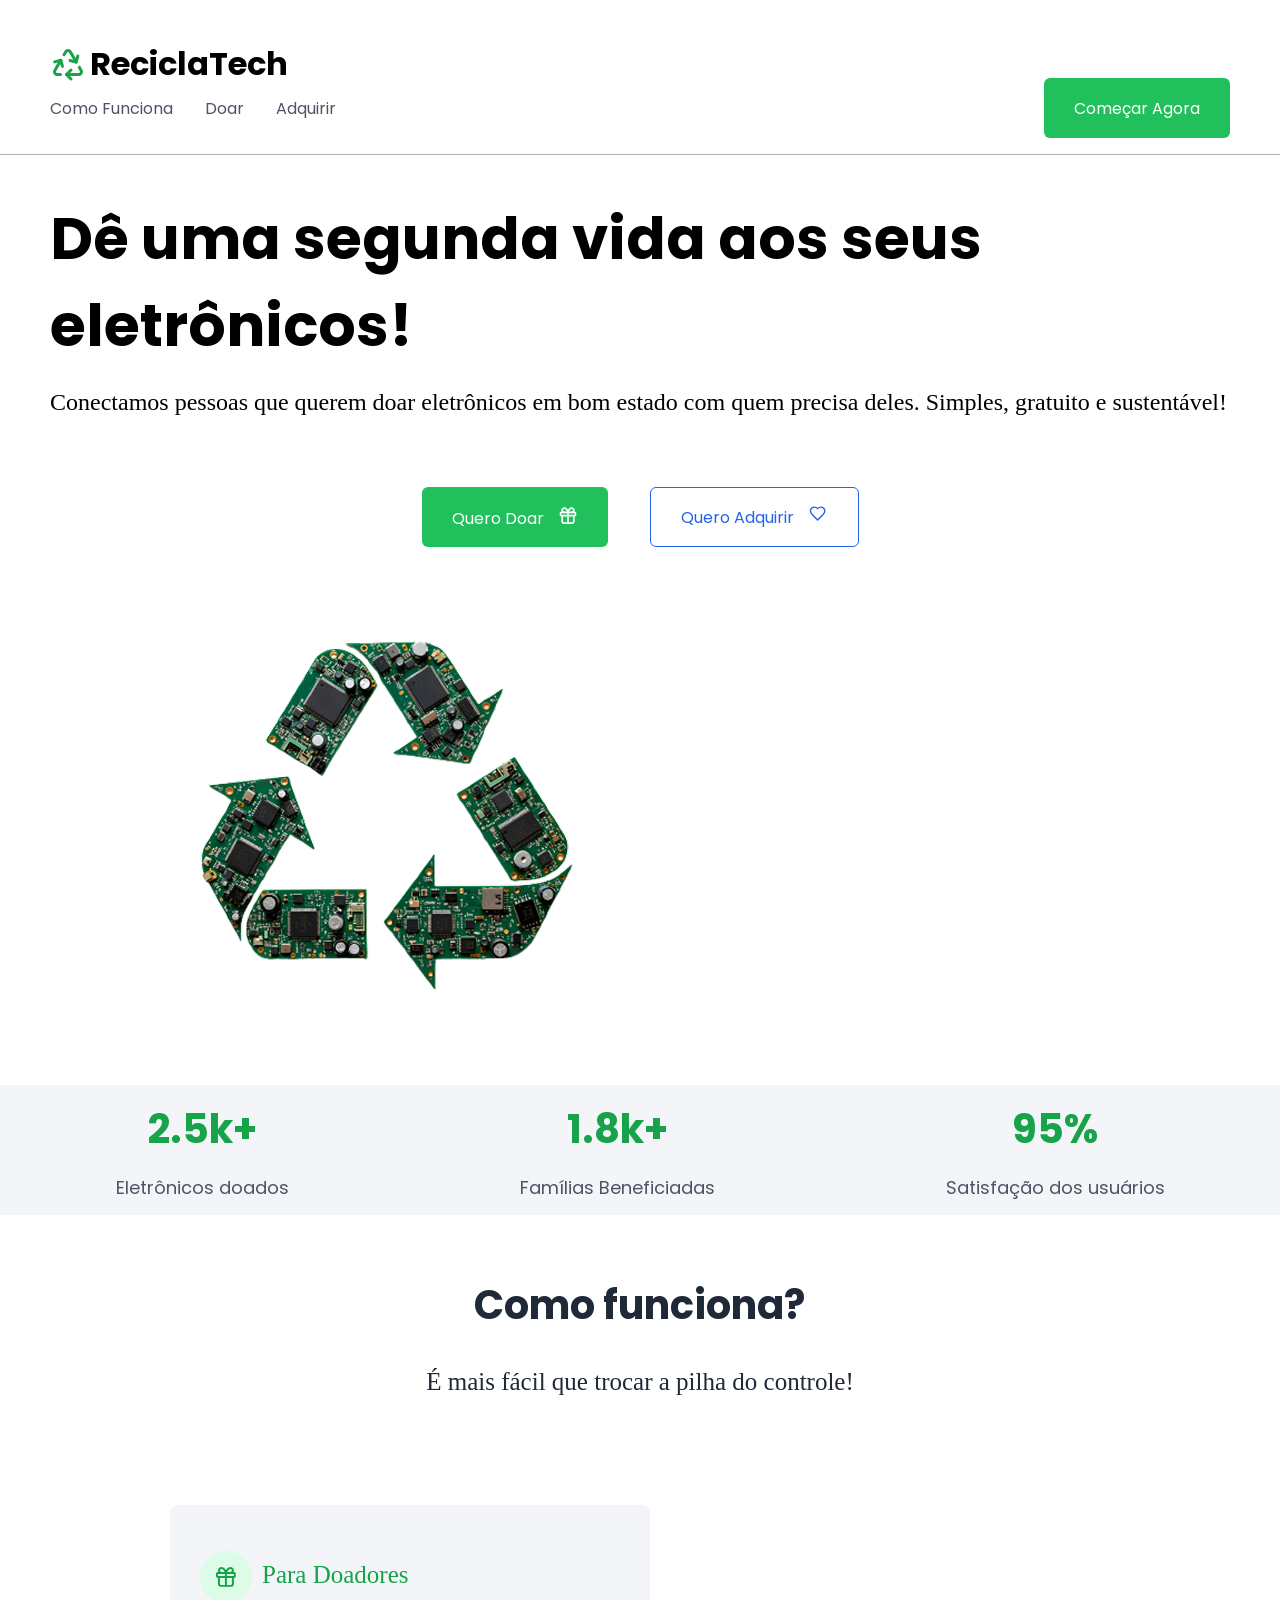
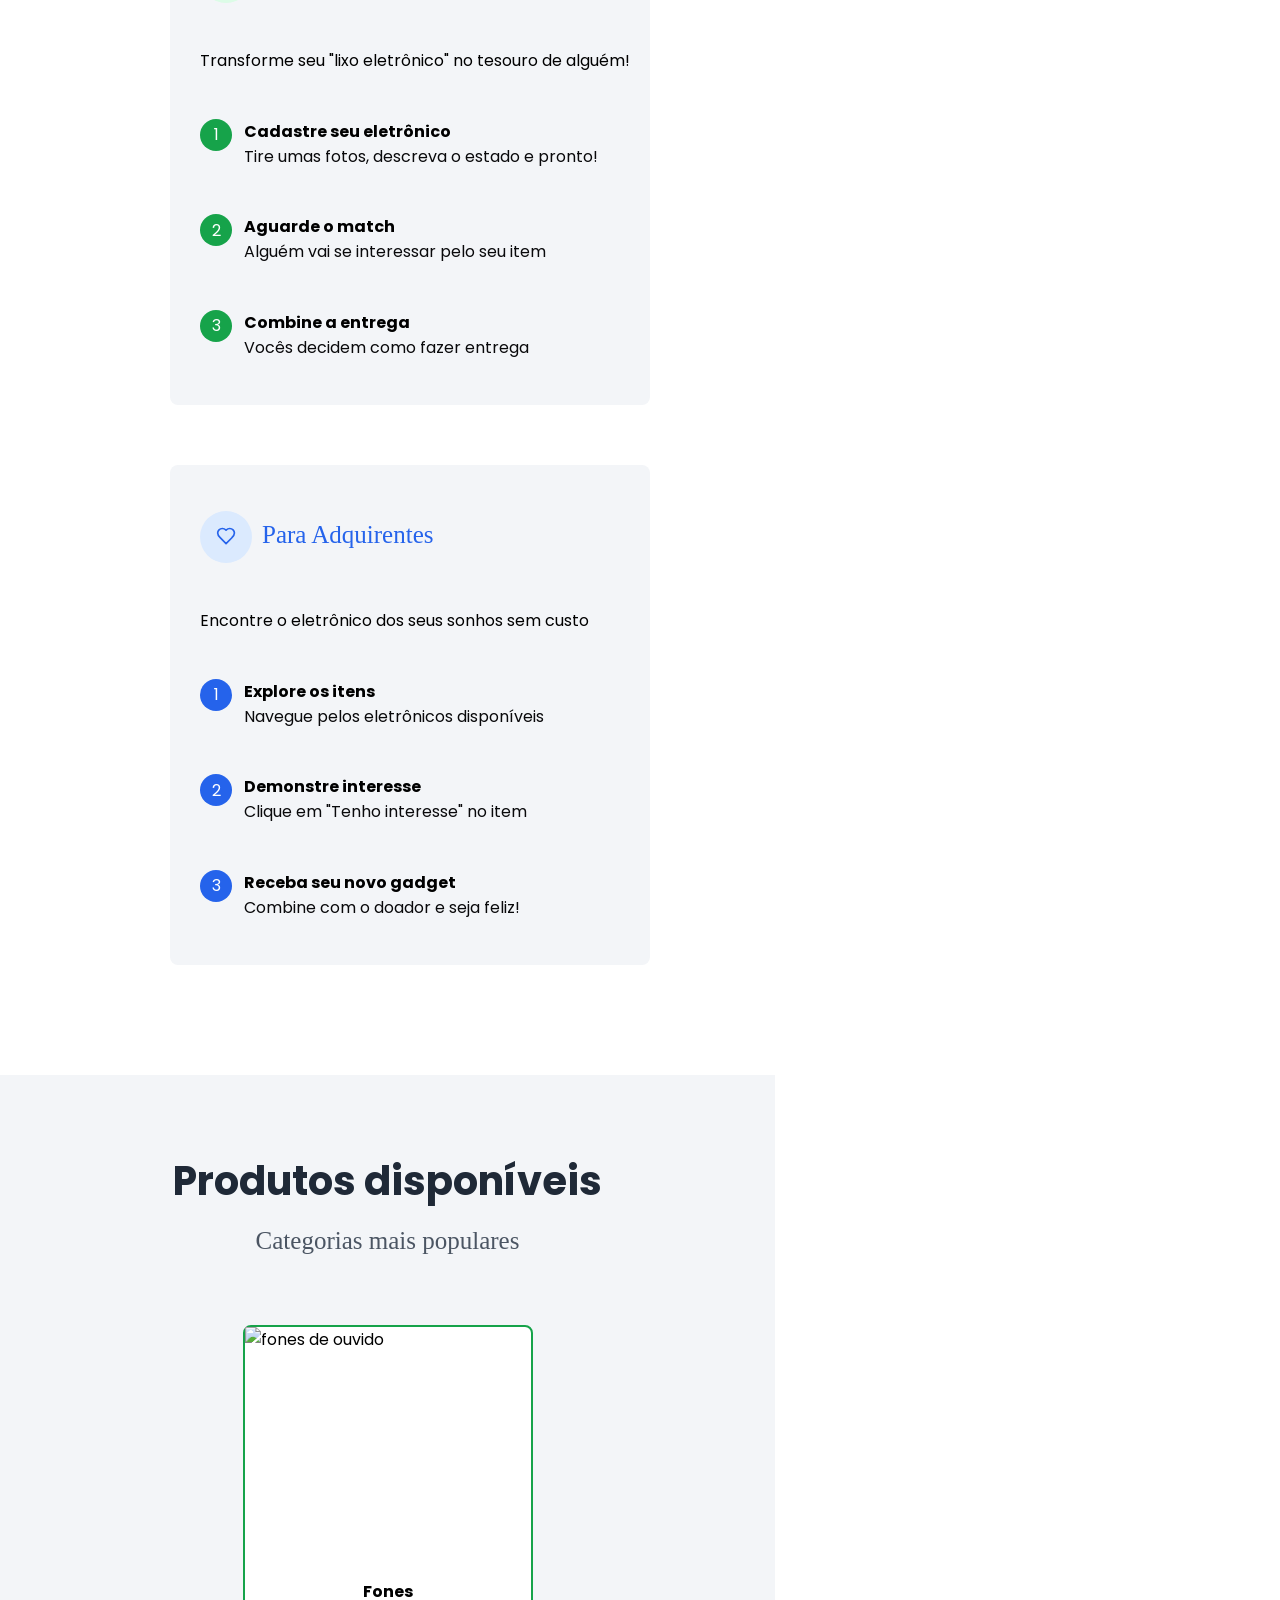
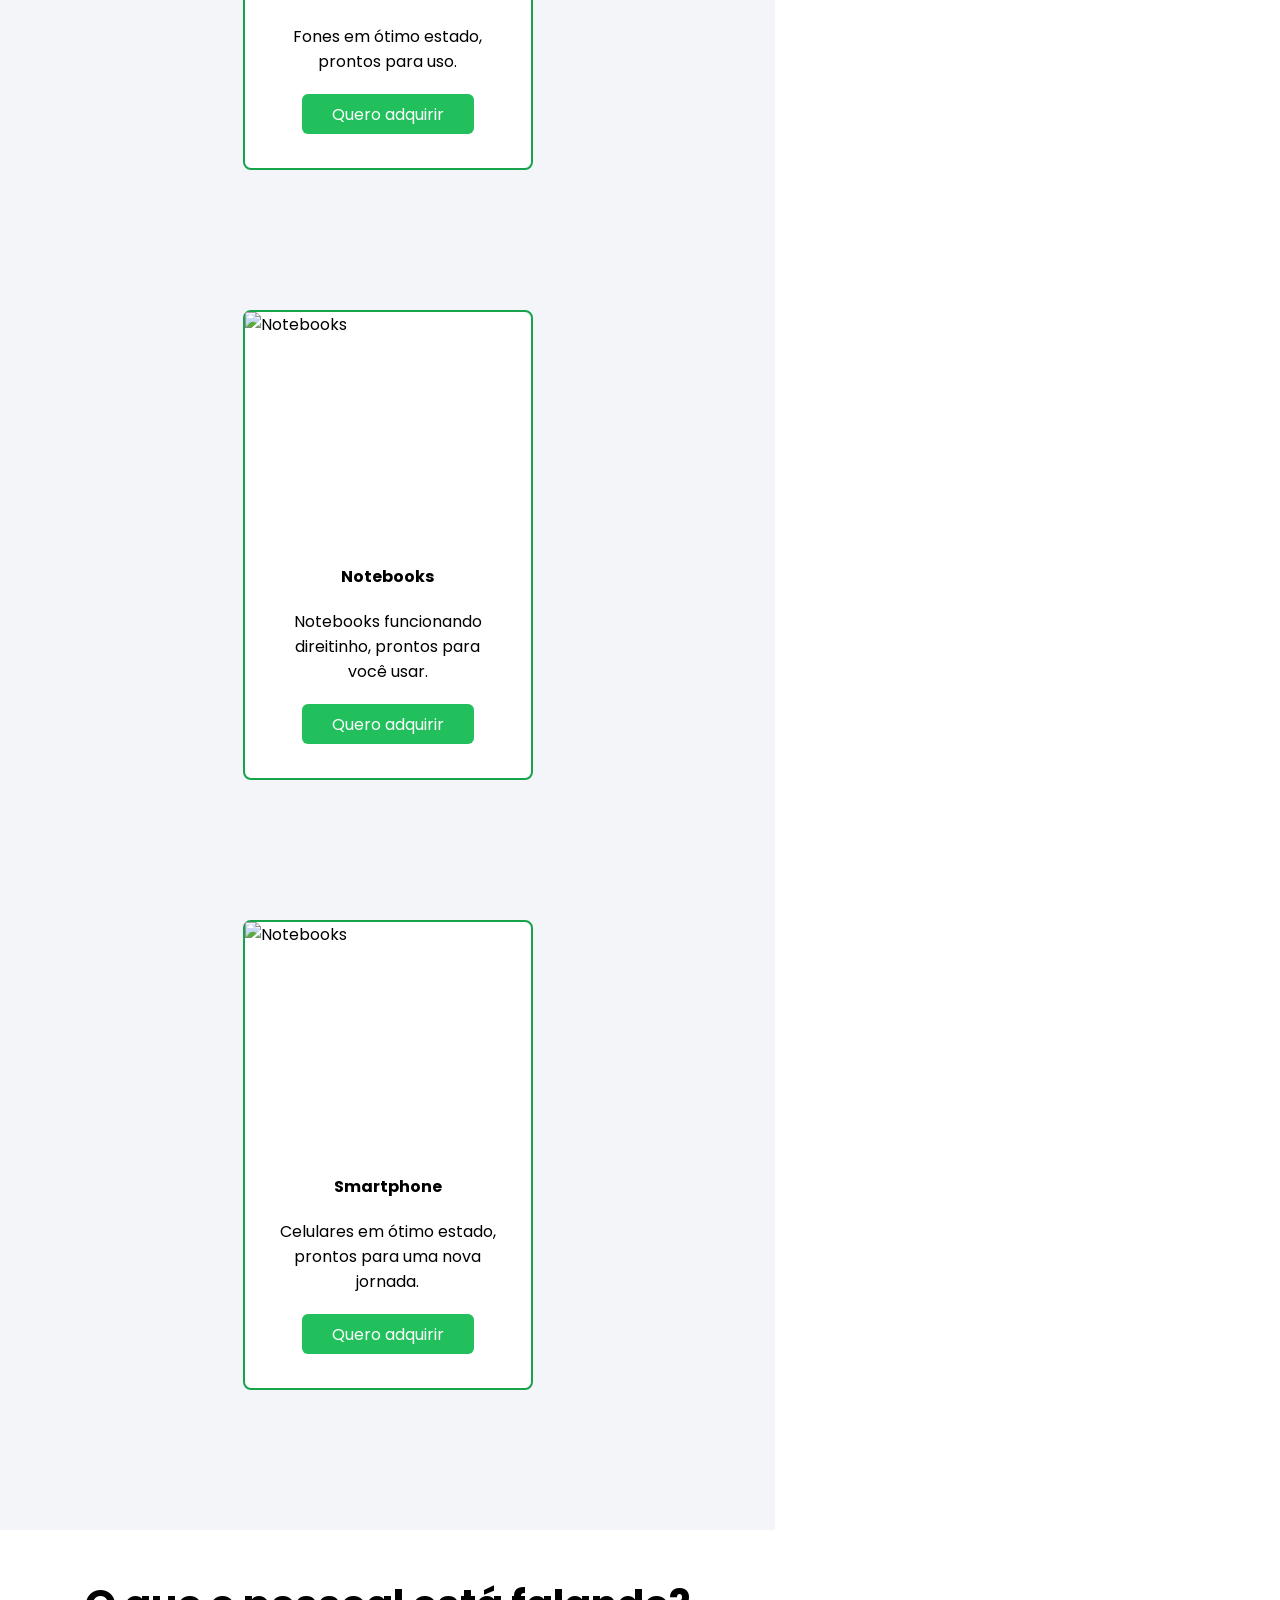
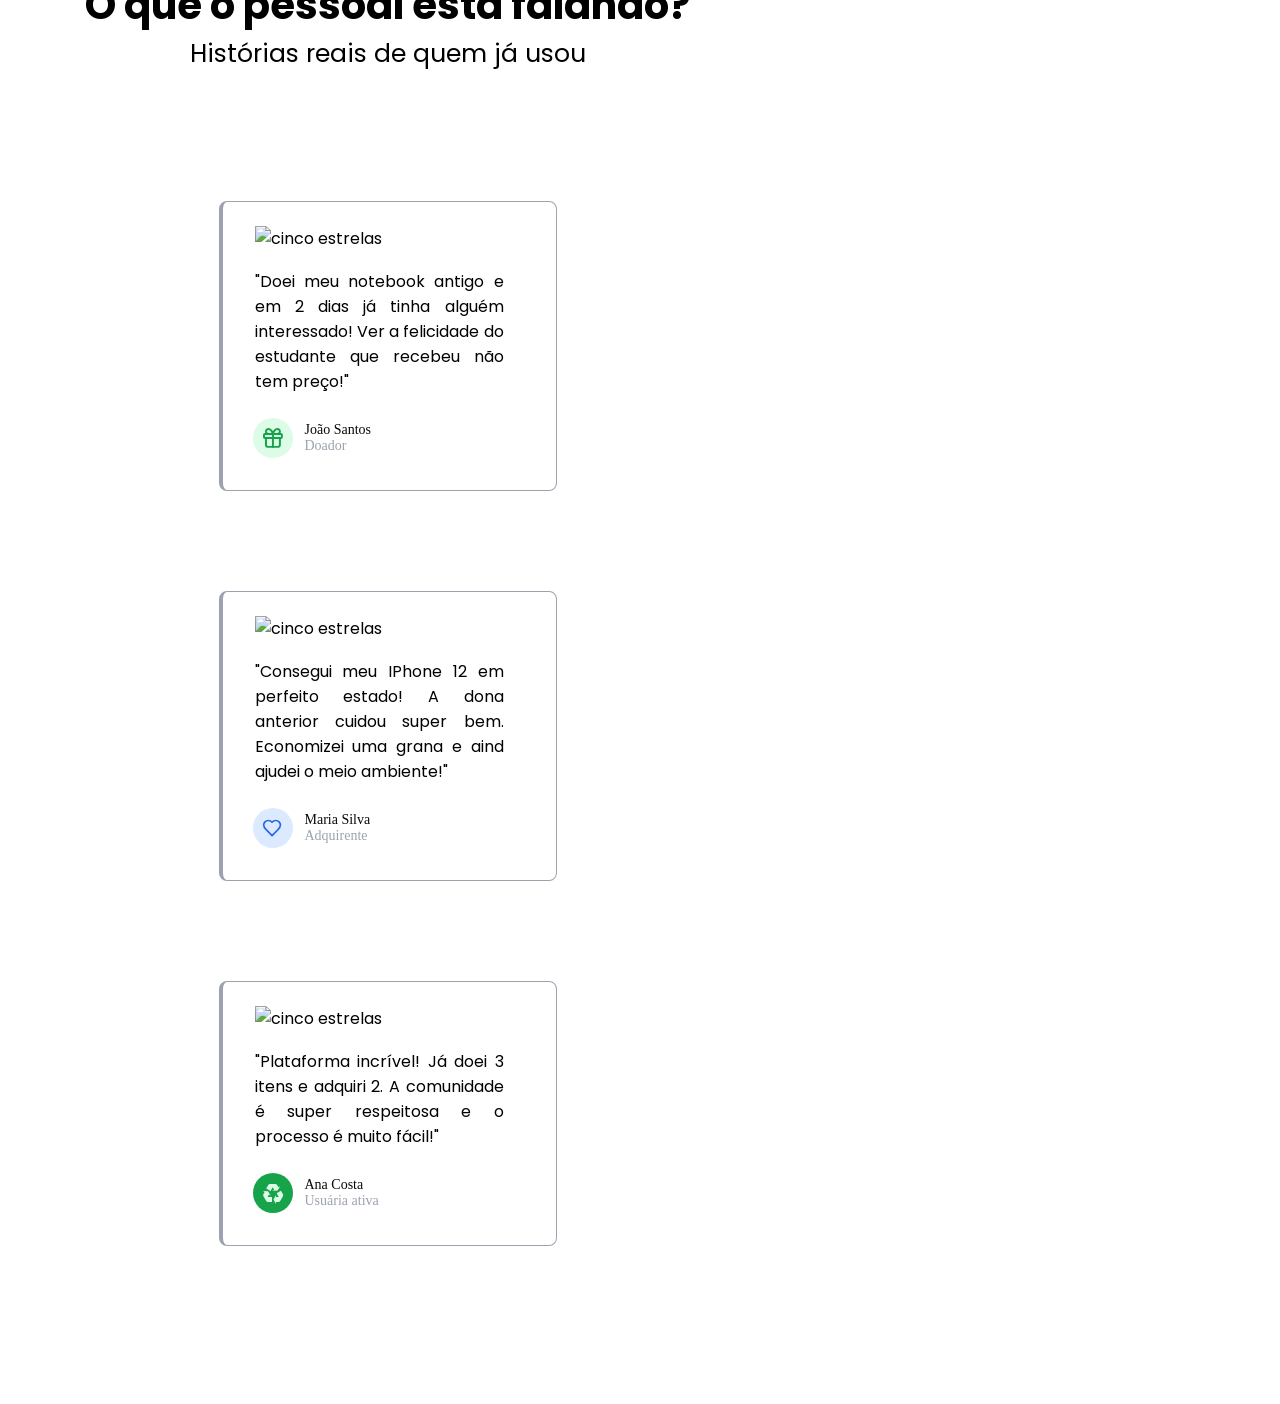
==== commit d83bcbfe: "adiciona card comentários" ====
--- a/index.html
+++ b/index.html
@@ -153,6 +153,96 @@
                                     <p>Combine com o doador e seja feliz!</p>
                                 </div>
                         </div>
+                    </div>                    
+                </section>
+                <section class="produtos">
+                    <div class="produtos-disponiveis">
+                        <h2>Produtos disponíveis</h2>
+                        <h3>Categorias mais populares</h3>
+                    </div>
+                    <div class="product-card">
+                        <img src="./assets/img/fone-jbl.png" alt="fones de ouvido">
+                        <div>
+                        <h4>Fones</h4>
+                        <p>Fones em ótimo estado, prontos para uso.</p>
+                        <button>Quero adquirir</button>
+                        </div>
+                    </div>
+                    <div class="product-card">
+                        <img src="./assets/notebook.png" alt="Notebooks">
+                        <div>
+                        <h4>Notebooks</h4>
+                        <p>Notebooks funcionando direitinho, prontos para você usar.</p>
+                        <button>Quero adquirir</button>
+                        </div>
+                    </div>
+                    <div class="product-card">
+                        <img src="./assets/celulares.png" alt="Notebooks">
+                        <div>
+                        <h4>Smartphone</h4>
+                        <p>Celulares em ótimo estado, prontos para uma nova jornada.</p>
+                        <button>Quero adquirir</button>
+                        </div>
+                    </div>            
+                </section>
+                <section class="comments">
+                    <div class="comment-title">
+                        <h2>O que o pessoal está falando?</h2>
+                        <h3>Histórias reais de quem já usou</h3>
+                    </div>
+                    <div class="comment-card">
+                        <div class="people-comment">
+                            <img src="./assets/star.png" alt="cinco estrelas">
+                            <p>"Doei meu notebook antigo e em 2 dias já tinha alguém interessado! Ver a felicidade do estudante que recebeu não tem preço!"</p>
+                        </div>
+                        <div class="who">                        
+                            <div class="avatar">
+                                <svg width="24" height="24" viewBox="0 0 24 24" fill="none" xmlns="http://www.w3.org/2000/svg">
+                                    <path d="M19.8836 7.95349H3.97661C3.42753 7.95349 2.98242 8.3986 2.98242 8.94768V10.936C2.98242 11.4851 3.42753 11.9302 3.97661 11.9302H19.8836C20.4327 11.9302 20.8778 11.4851 20.8778 10.936V8.94768C20.8778 8.3986 20.4327 7.95349 19.8836 7.95349Z" stroke="#16A34A" stroke-width="1.98837" stroke-linecap="round" stroke-linejoin="round"/>
+                                    <path d="M11.9302 7.95349V20.8779" stroke="#16A34A" stroke-width="1.98837" stroke-linecap="round" stroke-linejoin="round"/>
+                                    <path d="M18.8893 11.9303V18.8896C18.8893 19.4169 18.6798 19.9227 18.3069 20.2956C17.934 20.6685 17.4283 20.878 16.9009 20.878H6.95908C6.43173 20.878 5.92598 20.6685 5.55308 20.2956C5.18019 19.9227 4.9707 19.4169 4.9707 18.8896V11.9303" stroke="#16A34A" stroke-width="1.98837" stroke-linecap="round" stroke-linejoin="round"/>
+                                    <path d="M7.45617 7.95342C6.79698 7.95342 6.16479 7.69156 5.69868 7.22544C5.23256 6.75933 4.9707 6.12714 4.9707 5.46796C4.9707 4.80877 5.23256 4.17658 5.69868 3.71047C6.16479 3.24435 6.79698 2.98249 7.45617 2.98249C8.41525 2.96578 9.35509 3.43113 10.1531 4.31784C10.9512 5.20456 11.5704 6.47149 11.93 7.95342C12.2896 6.47149 12.9088 5.20456 13.7069 4.31784C14.5049 3.43113 15.4448 2.96578 16.4038 2.98249C17.063 2.98249 17.6952 3.24435 18.1613 3.71047C18.6274 4.17658 18.8893 4.80877 18.8893 5.46796C18.8893 6.12714 18.6274 6.75933 18.1613 7.22544C17.6952 7.69156 17.063 7.95342 16.4038 7.95342" stroke="#16A34A" stroke-width="1.98837" stroke-linecap="round" stroke-linejoin="round"/>
+                                </svg>
+                            </div>
+                            <div class="name">
+                                <h5>João Santos</h5>
+                                <h5 class="subtitle">Doador</h5>
+                            </div>
+                        </div>
+                    </div>
+                    <div class="comment-card">
+                        <div class="people-comment">
+                            <img src="./assets/star.png" alt="cinco estrelas">
+                            <p>"Consegui meu IPhone 12 em perfeito estado! A dona anterior cuidou super bem. Economizei uma grana e aind ajudei o meio ambiente!"</p>
+                        </div>
+                        <div class="who">                        
+                            <div class="avatar avatar-blue">
+                                <svg width="21" height="21" viewBox="0 0 21 21" fill="none" xmlns="http://www.w3.org/2000/svg">
+                                <path d="M15.9069 11.721C17.1543 10.4987 18.4185 9.03358 18.4185 7.11637C18.4185 5.89514 17.9334 4.72393 17.0698 3.86039C16.2063 2.99685 15.0351 2.51172 13.8139 2.51172C12.3404 2.51172 11.3022 2.93032 10.0464 4.18614C8.7906 2.93032 7.75246 2.51172 6.27897 2.51172C5.05774 2.51172 3.88653 2.99685 3.02299 3.86039C2.15945 4.72393 1.67432 5.89514 1.67432 7.11637C1.67432 9.04195 2.93013 10.5071 4.18594 11.721L10.0464 17.5815L15.9069 11.721Z" stroke="#2563EB" stroke-width="1.67442" stroke-linecap="round" stroke-linejoin="round"/>
+                                </svg>
+                            </div>
+                            <div class="name">
+                                <h5>Maria Silva</h5>
+                                <h5 class="subtitle">Adquirente</h5>
+                            </div>
+                        </div>
+                    </div>
+                    <div class="comment-card">
+                        <div class="people-comment">
+                            <img src="./assets/star.png" alt="cinco estrelas">
+                            <p>"Plataforma incrível! Já doei 3 itens e adquiri 2. A comunidade é super respeitosa e o processo é muito fácil!"</p>
+                        </div>
+                        <div class="who">                        
+                            <div class="avatar avatar-green">
+                                <svg width="24" height="24" viewBox="0 0 24 24" fill="none" xmlns="http://www.w3.org/2000/svg">
+                                <path d="M21.8202 15.4201L19.3202 19.7501C18.8302 20.6101 17.9202 21.0601 17.0002 21.0001H15.0002V23.0001L12.5002 18.5001L15.0002 14.0001V16.0001H17.8202L15.6002 12.1501L19.9302 9.65006L21.7302 12.7701C22.2502 13.5401 22.3202 14.5701 21.8202 15.4201ZM9.21016 3.06006H14.2102C15.1902 3.06006 16.0402 3.63006 16.4502 4.45006L17.4502 6.19006L19.1802 5.19006L16.5402 9.60006L11.3902 9.69006L13.1202 8.69006L11.7102 6.24006L9.50016 10.0901L5.16016 7.59006L6.96016 4.47006C7.37016 3.64006 8.22016 3.06006 9.21016 3.06006ZM5.05016 19.7601L2.55016 15.4301C2.06016 14.5801 2.13016 13.5601 2.64016 12.7901L3.64016 11.0601L1.91016 10.0601L7.05016 10.1401L9.70016 14.5601L7.97016 13.5601L6.56016 16.0001H11.0002V21.0001H7.40016C6.93166 21.034 6.46305 20.9357 6.04762 20.7165C5.63219 20.4973 5.2866 20.1659 5.05016 19.7601Z" fill="#DCFCE7"/>
+                                </svg>
+                            </div>
+                            <div class="name">
+                                <h5>Ana Costa</h5>
+                                <h5 class="subtitle">Usuária ativa</h5>
+                            </div>
+                        </div>
                     </div>
                 </section>
             </div>     
--- a/style.css
+++ b/style.css
@@ -226,6 +226,7 @@
             
             .purchase{
                 display: flex;
+                
                     
                 h3{
                     margin: 10px;
@@ -267,7 +268,169 @@
             }
         }  
     }
-}
-
-
-
+.produtos{
+    display: flex;
+    flex-direction: column;
+    padding: 76px 0 70px 0;
+    background-color: #F3F5F8;    
+    align-items: center;
+    width: 775px;
+    
+
+    h2{
+        font-size: 40px;
+        font-weight: 700;
+        font-weight: bold;
+        color: #1F2937; 
+        height: 100%;    
+    }
+
+    h3{
+        font-family: "Inter";
+        font-size: 25px;
+        font-weight: 400;
+        color: #4B5563;
+        height: 150%;
+        margin-top: 16px;                              
+    } 
+
+    p{
+        font-size: 16px;
+    }
+}
+.produtos-disponiveis{
+    display: flex;
+    flex-direction: column;
+    align-items: center;
+         
+}
+.product-card{
+    display: flex;
+    flex-direction: column;
+    align-items: center;   
+    background-color: #FFFFFF ;
+    border-radius: 8px;
+    border: 2px solid #16A34A;
+                
+    
+    margin: 70px;    
+    
+    width: 290px;
+    
+    img{
+        width: 286px;
+        height: 232px;
+    }
+    p{
+        text-align: center;
+        max-width: 222px;
+        
+    }
+    
+    div{
+        display: flex;
+        flex-direction: column;
+        align-items: center;
+        gap: 20px;
+        padding-block: 20px 34px;
+    }
+}
+button {
+        height: 40px;
+        padding-inline: 30px;
+        color: #FFFFFF;
+        border-radius: 6px;
+        background-color: #21C05C;
+        font-size: 16px;               
+        }
+
+.comments{
+    display: flex;
+    flex-direction: column;
+    padding: 45px 0 108px 0;
+    align-items: center;
+    width: 775px;
+    background-color: #FFFFFF;
+    text-align: center;
+    
+
+    
+}
+.comment-title{
+    display: flex;
+    flex-direction: column;
+    margin-bottom: 78px;
+
+    h2{
+        font-size: 40px;
+        font-weight: 700;
+    }
+
+    h3{
+        font-size: 25px;
+        font-weight: 400;
+        height: 150%;
+    }
+}
+.comment-card{
+    display: flex;
+    flex-direction: column;    
+    text-align: justify;
+    background-color: #FFFFFF;
+    border: 1px solid #9CA3AF;
+    border-left-width: 4px;
+    border-radius: 8px;
+    margin: 50px;
+    width: 338px;
+   
+    img{
+        margin-bottom: 18px;
+    }     
+    .people-comment{
+        padding: 24px 52px 24px 32px;
+        
+    }
+
+.who{
+    display: flex;
+    flex-direction: row;
+    
+}    
+    .avatar{
+        width: 40px;               
+        height: 40px;
+        border-radius: 50%;
+        background-color: #DCFCE7;
+        display: flex;
+        justify-content: center;
+        align-items: center;
+        margin-left: 30px;
+    }
+
+    .avatar-blue{
+        background-color: #DBEAFE;
+    }
+
+    .avatar-green{
+        background-color: #16A34A;
+    }
+
+    .name{
+        display: flex;
+        flex-direction: column;
+        padding: 4px 0 36px 12px;    
+        }
+    
+        h5{
+            font-size: 14px;
+            font-family: "Inter";
+            font-weight: 400;
+            color: #09090B;
+        }
+        
+        .subtitle{
+            color: #9CA3AF;
+        }
+
+}
+}
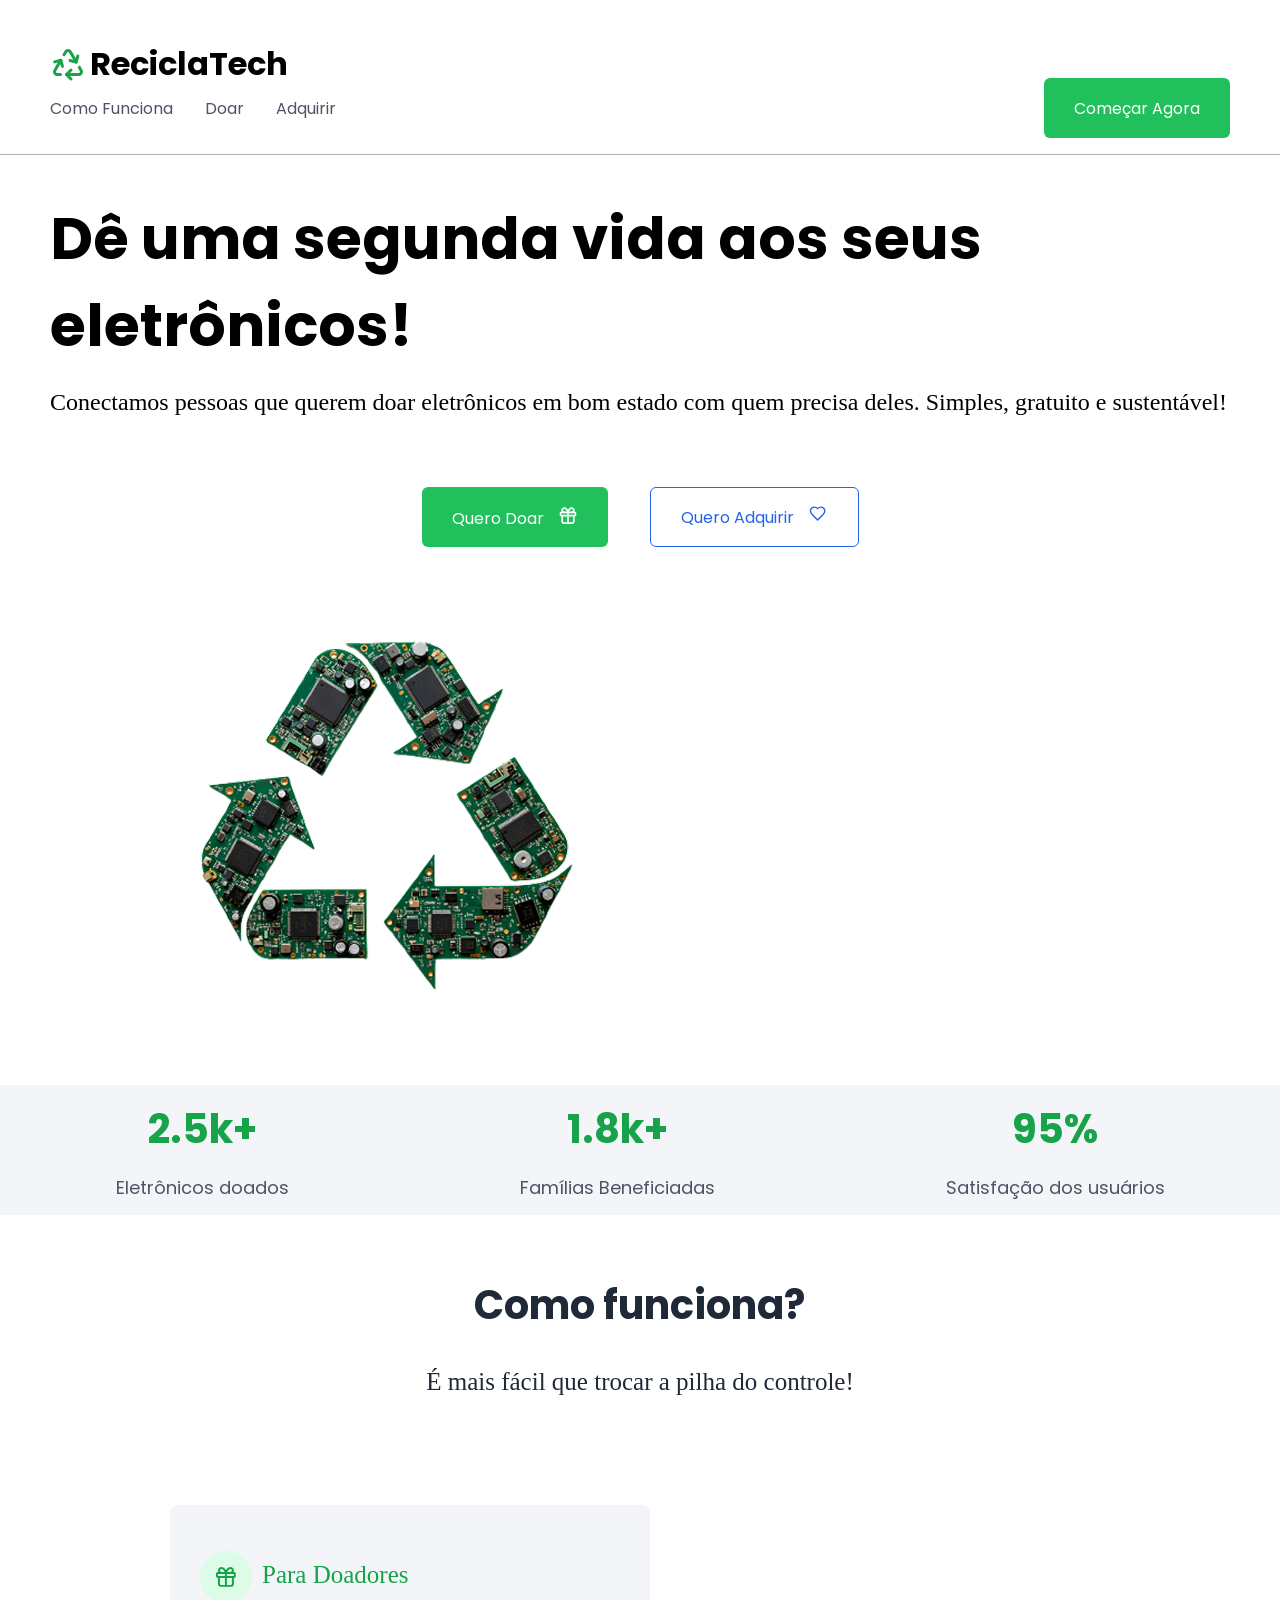
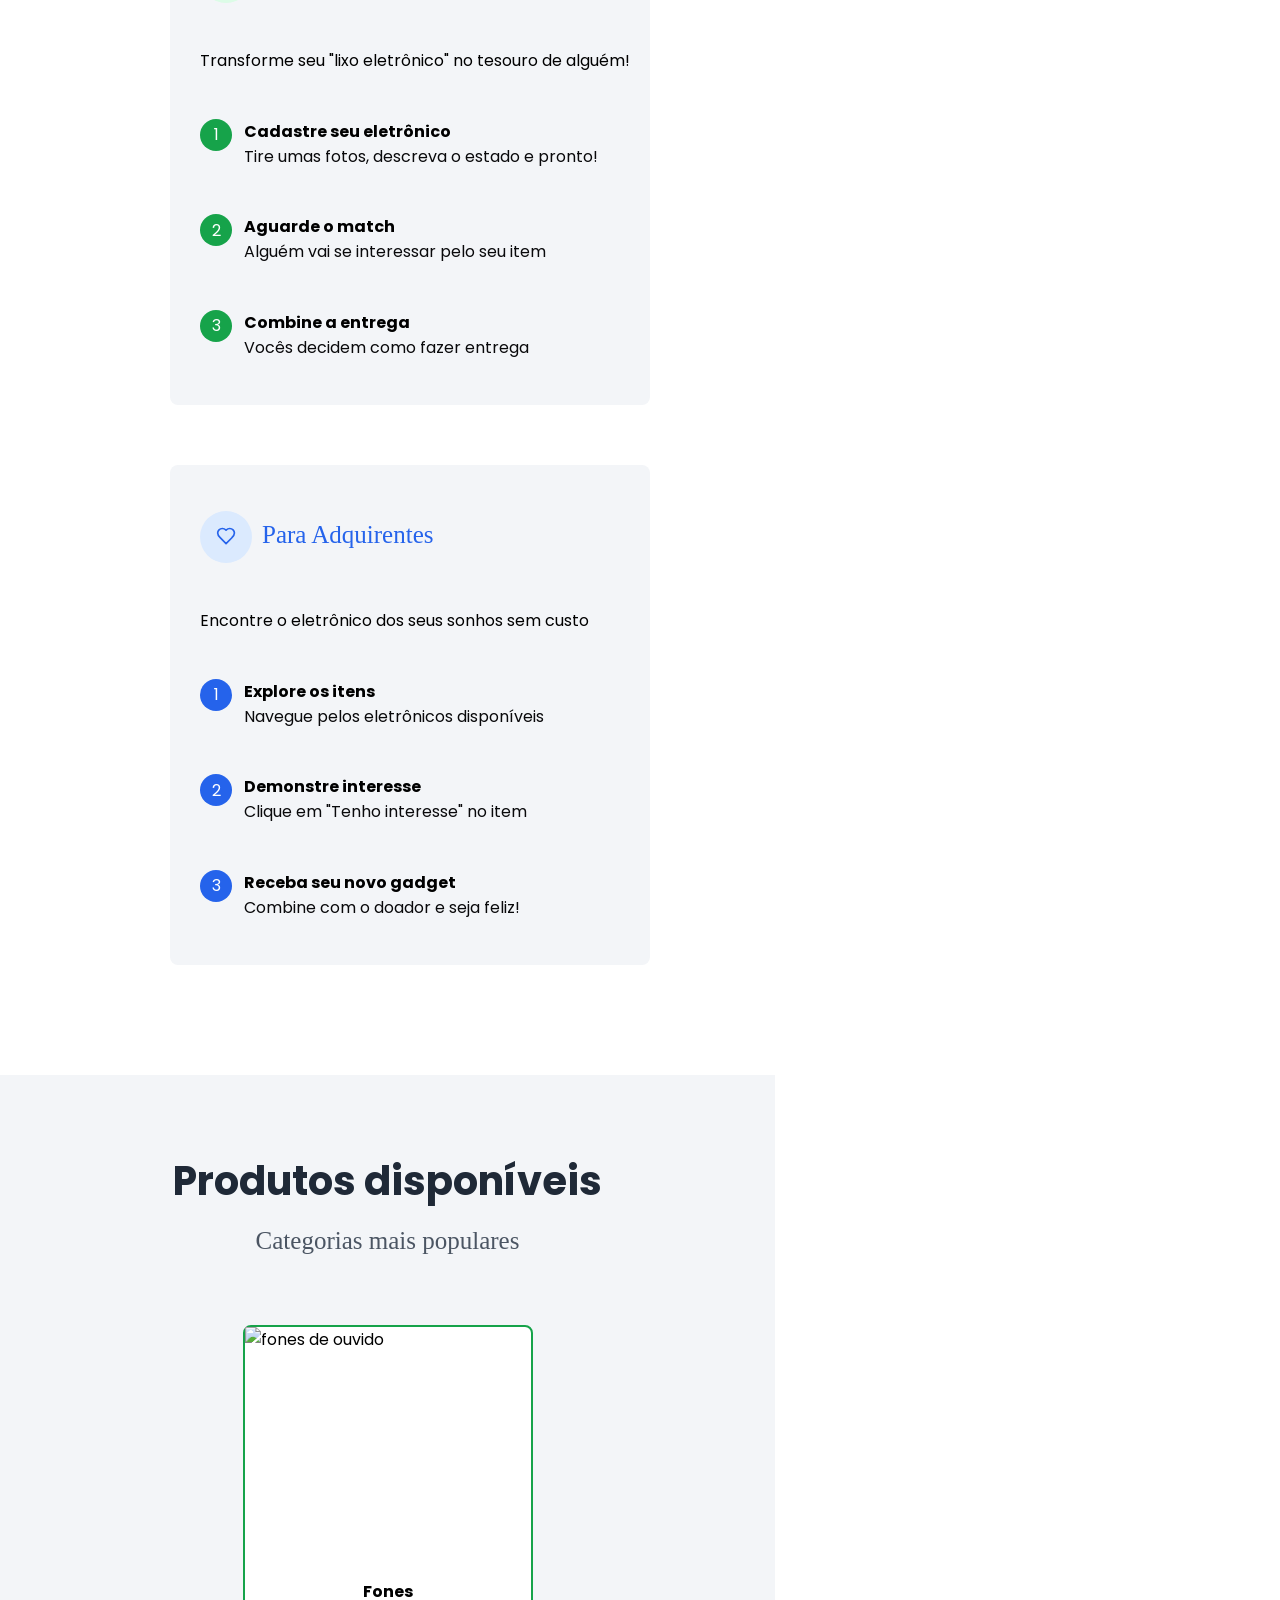
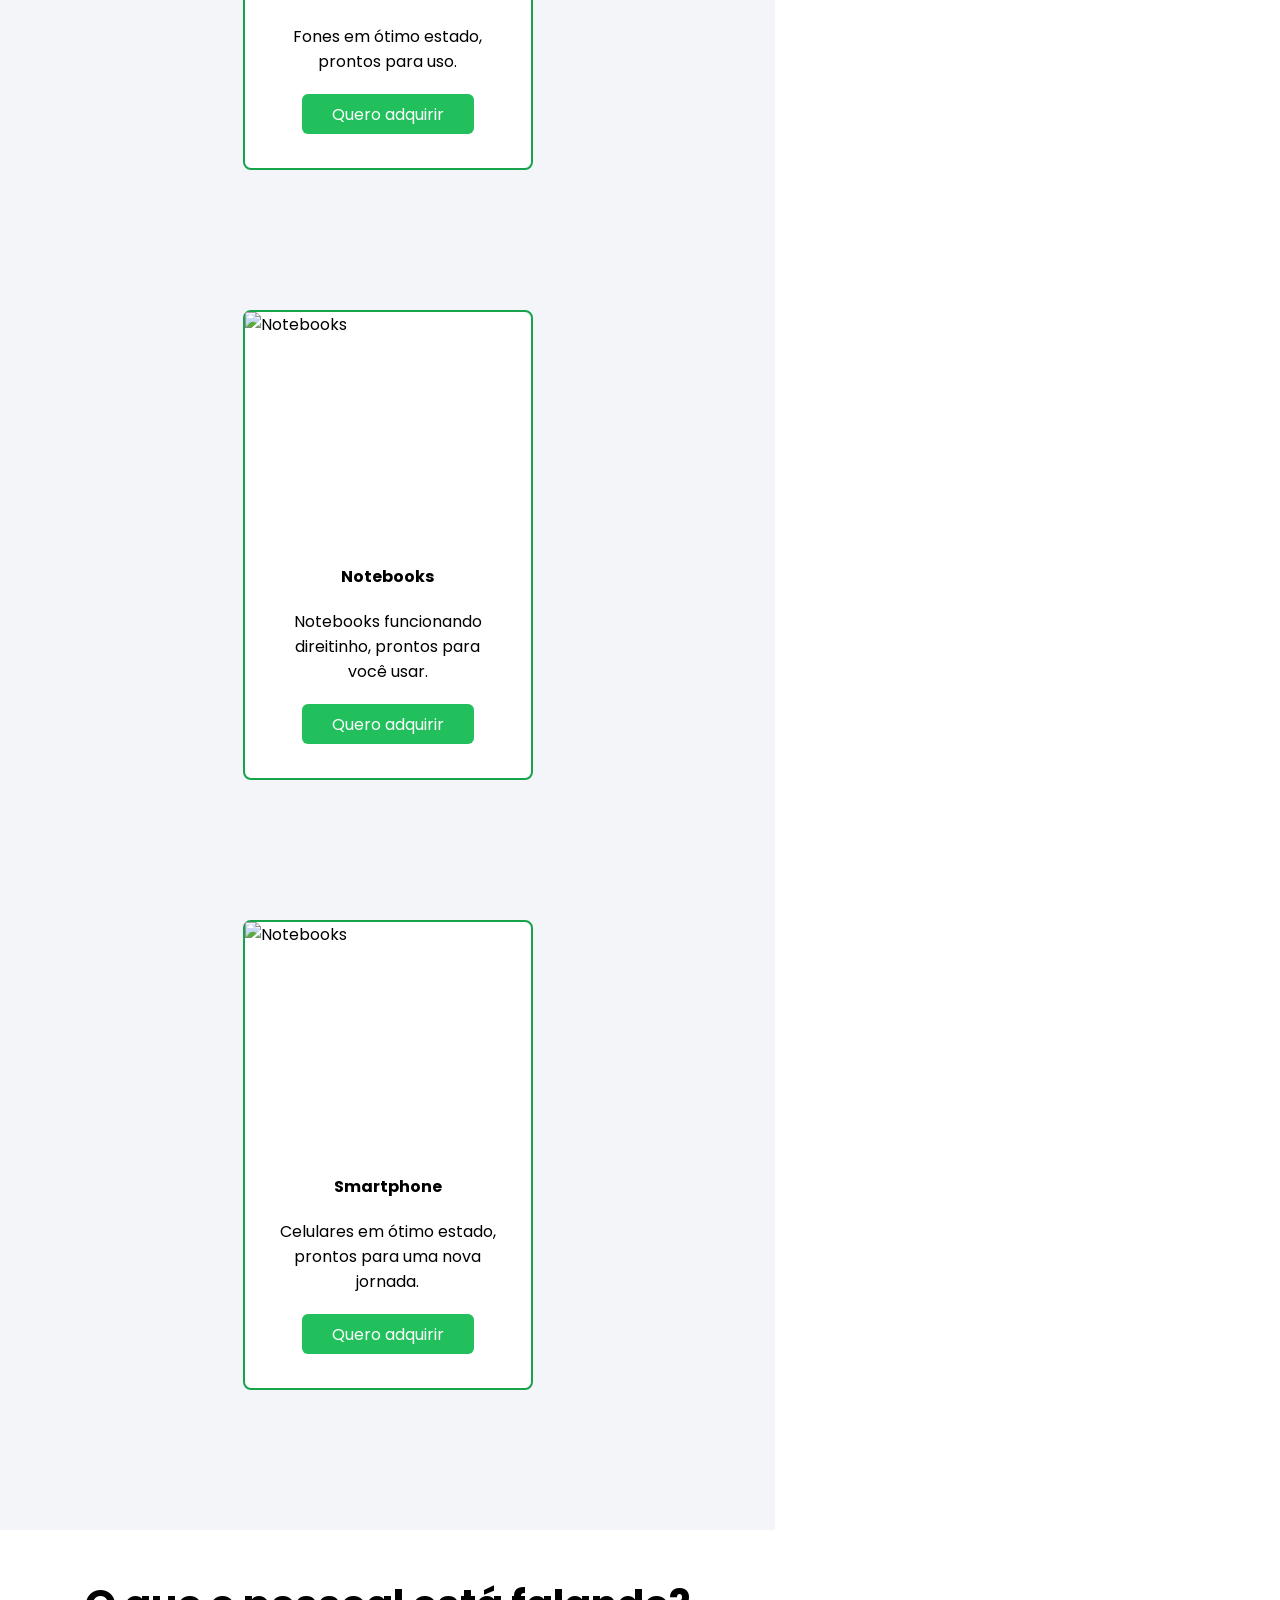
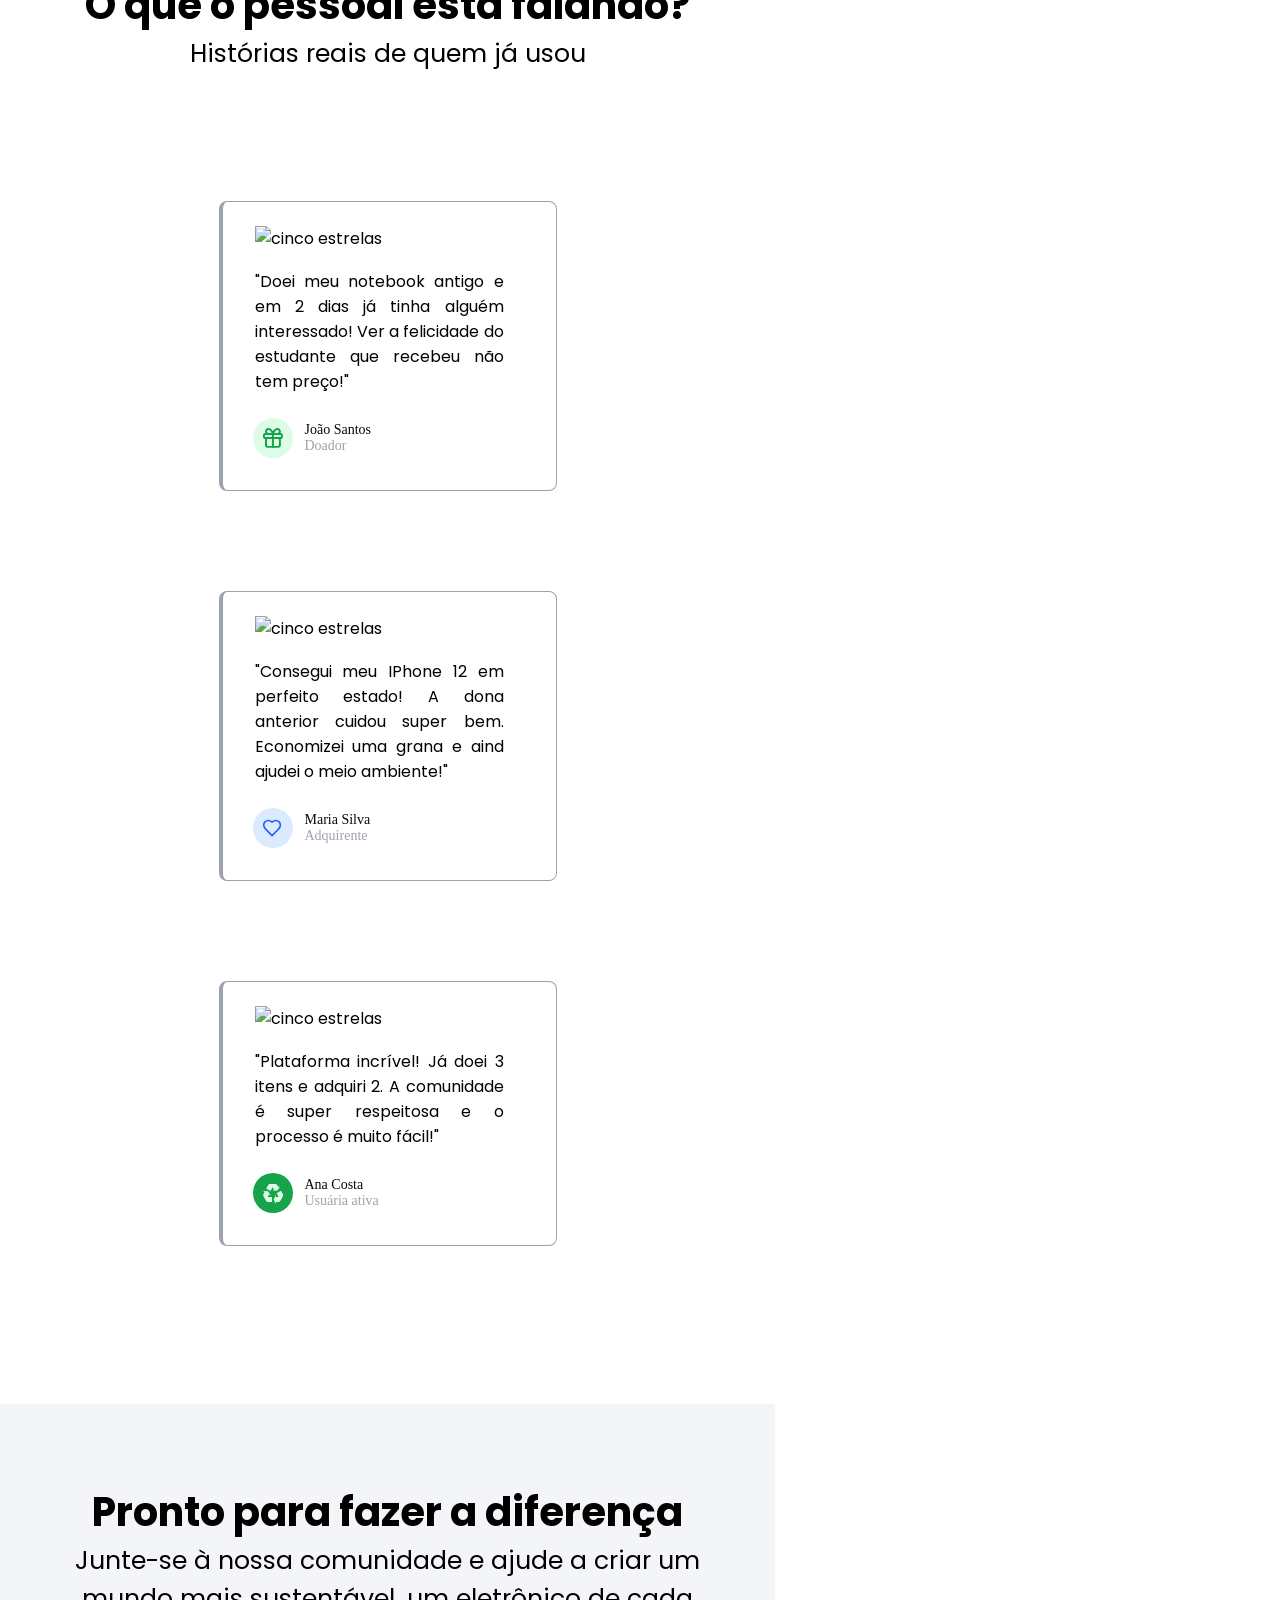
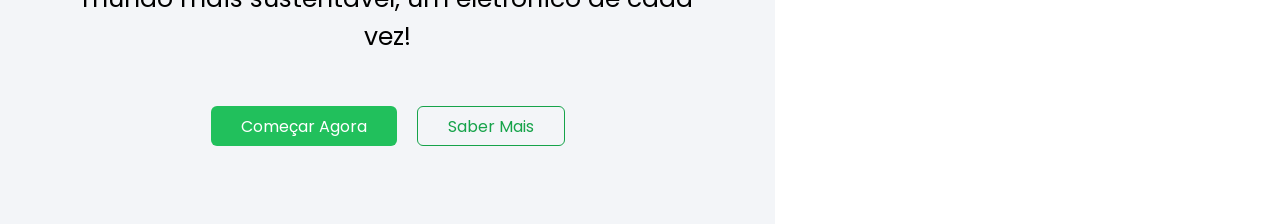
==== commit 95a13d66: "adiciona section join" ====
--- a/index.html
+++ b/index.html
@@ -246,9 +246,19 @@
                     </div>
                 </section>
             </div>     
-                
-            </div>
+                <section class="join">
+                    <div>
+                        <h2> Pronto para fazer a diferença</h2>
+                        <h3>Junte-se à nossa comunidade e ajude a criar um mundo mais sustentável, um eletrônico de cada vez!</h3>
+                    </div>
+                    <div>
+                        <button>Começar Agora</button>
+                        <button class="know"> Saber Mais</button>
+                    </div>                    
+                </section>
         </main>
-        <footer></footer>
+        <footer>
+            
+        </footer>
     </body>
 </html>
--- a/style.css
+++ b/style.css
@@ -387,8 +387,7 @@
         margin-bottom: 18px;
     }     
     .people-comment{
-        padding: 24px 52px 24px 32px;
-        
+        padding: 24px 52px 24px 32px;        
     }
 
 .who{
@@ -431,6 +430,38 @@
         .subtitle{
             color: #9CA3AF;
         }
-
-}
-}
+}
+
+.join{
+    display: flex;
+    flex-direction: column;
+    align-items: center;
+    text-align: center;
+    background-color: #F3F5F8;
+    padding: 78px 56px 78px 56px;
+    width: 775px;
+    justify-content: space-between;
+    gap: 50px;
+
+    h2{
+        font-size: 40px;
+        font-weight: 700;
+    }
+
+    h3{
+        font-size: 25px;
+        font-weight: 400;
+        height: 150%;
+    }
+
+    .know{
+        color: #16A34A;            
+        background-color: #F3F5F8;
+        border-color: #16A34A;
+        border-style: solid;
+        border-width: 1px;
+        margin-left: 16px;
+    }
+}
+
+}
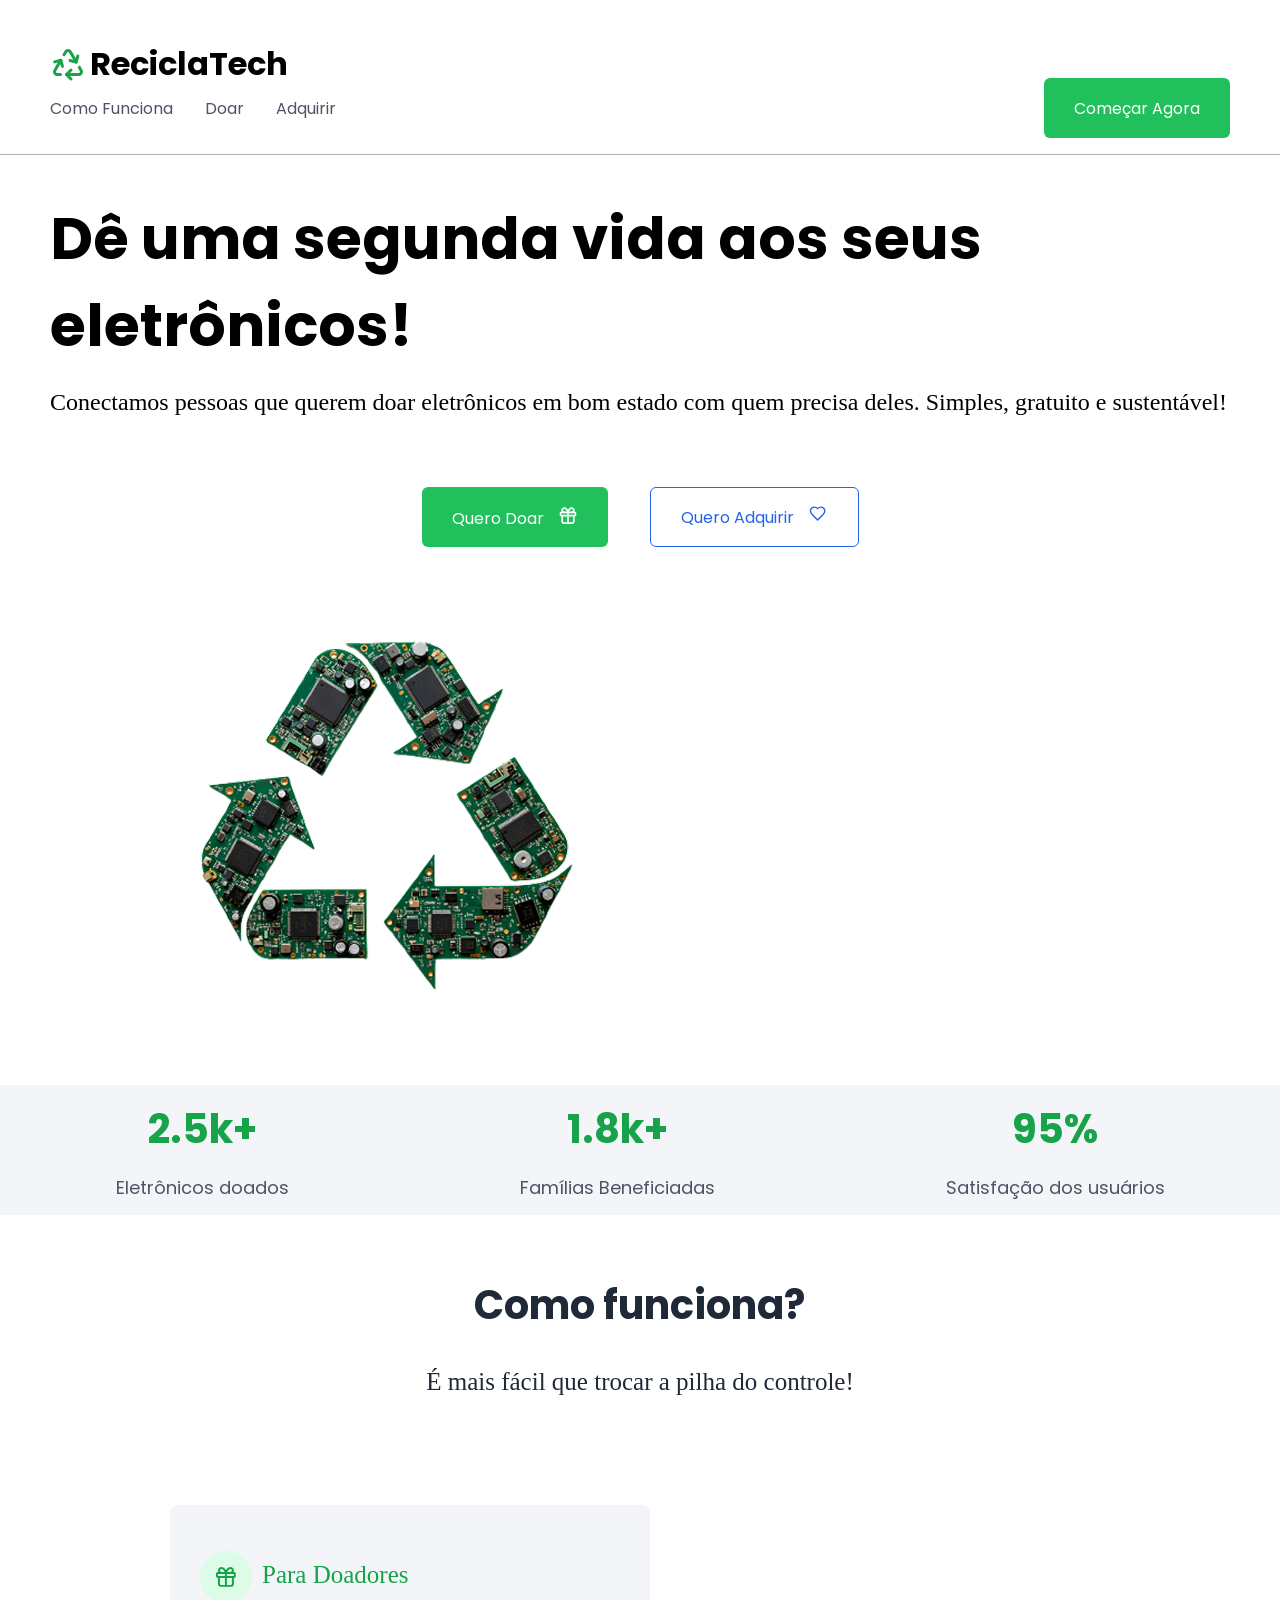
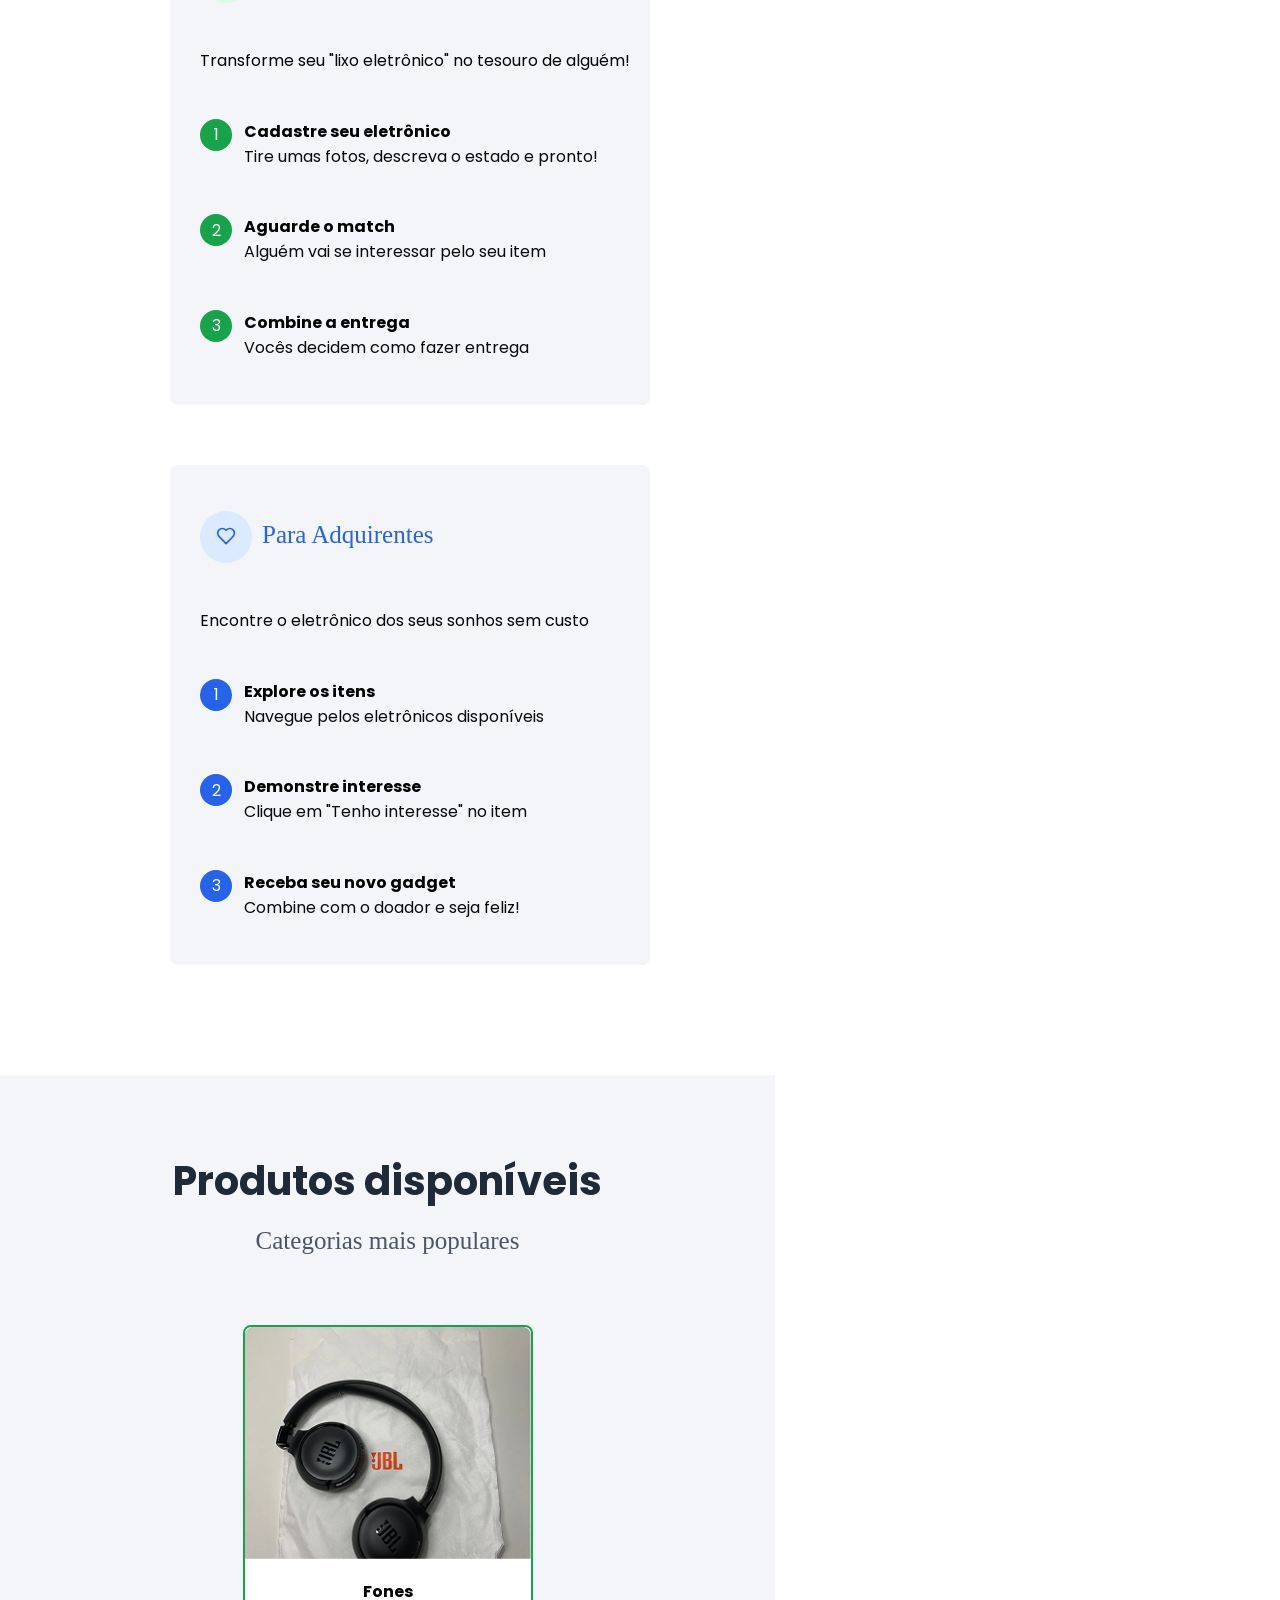
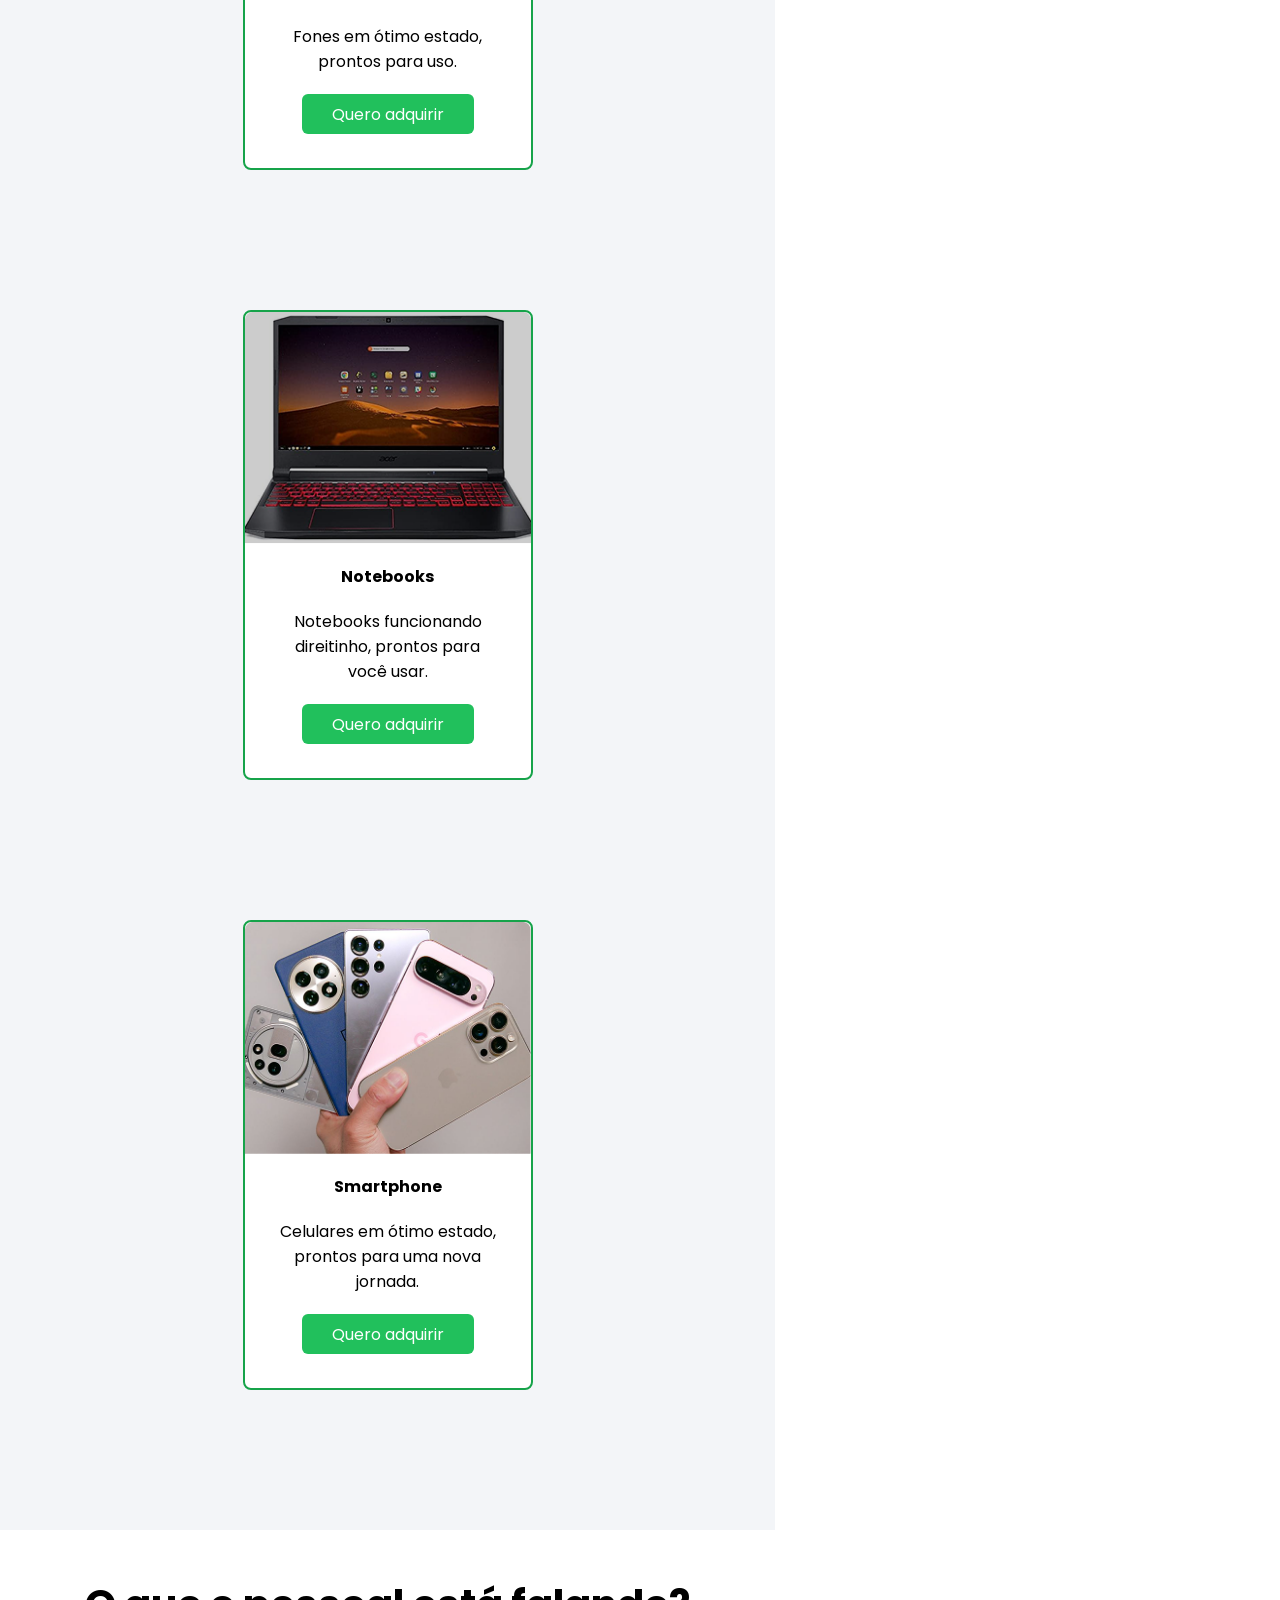
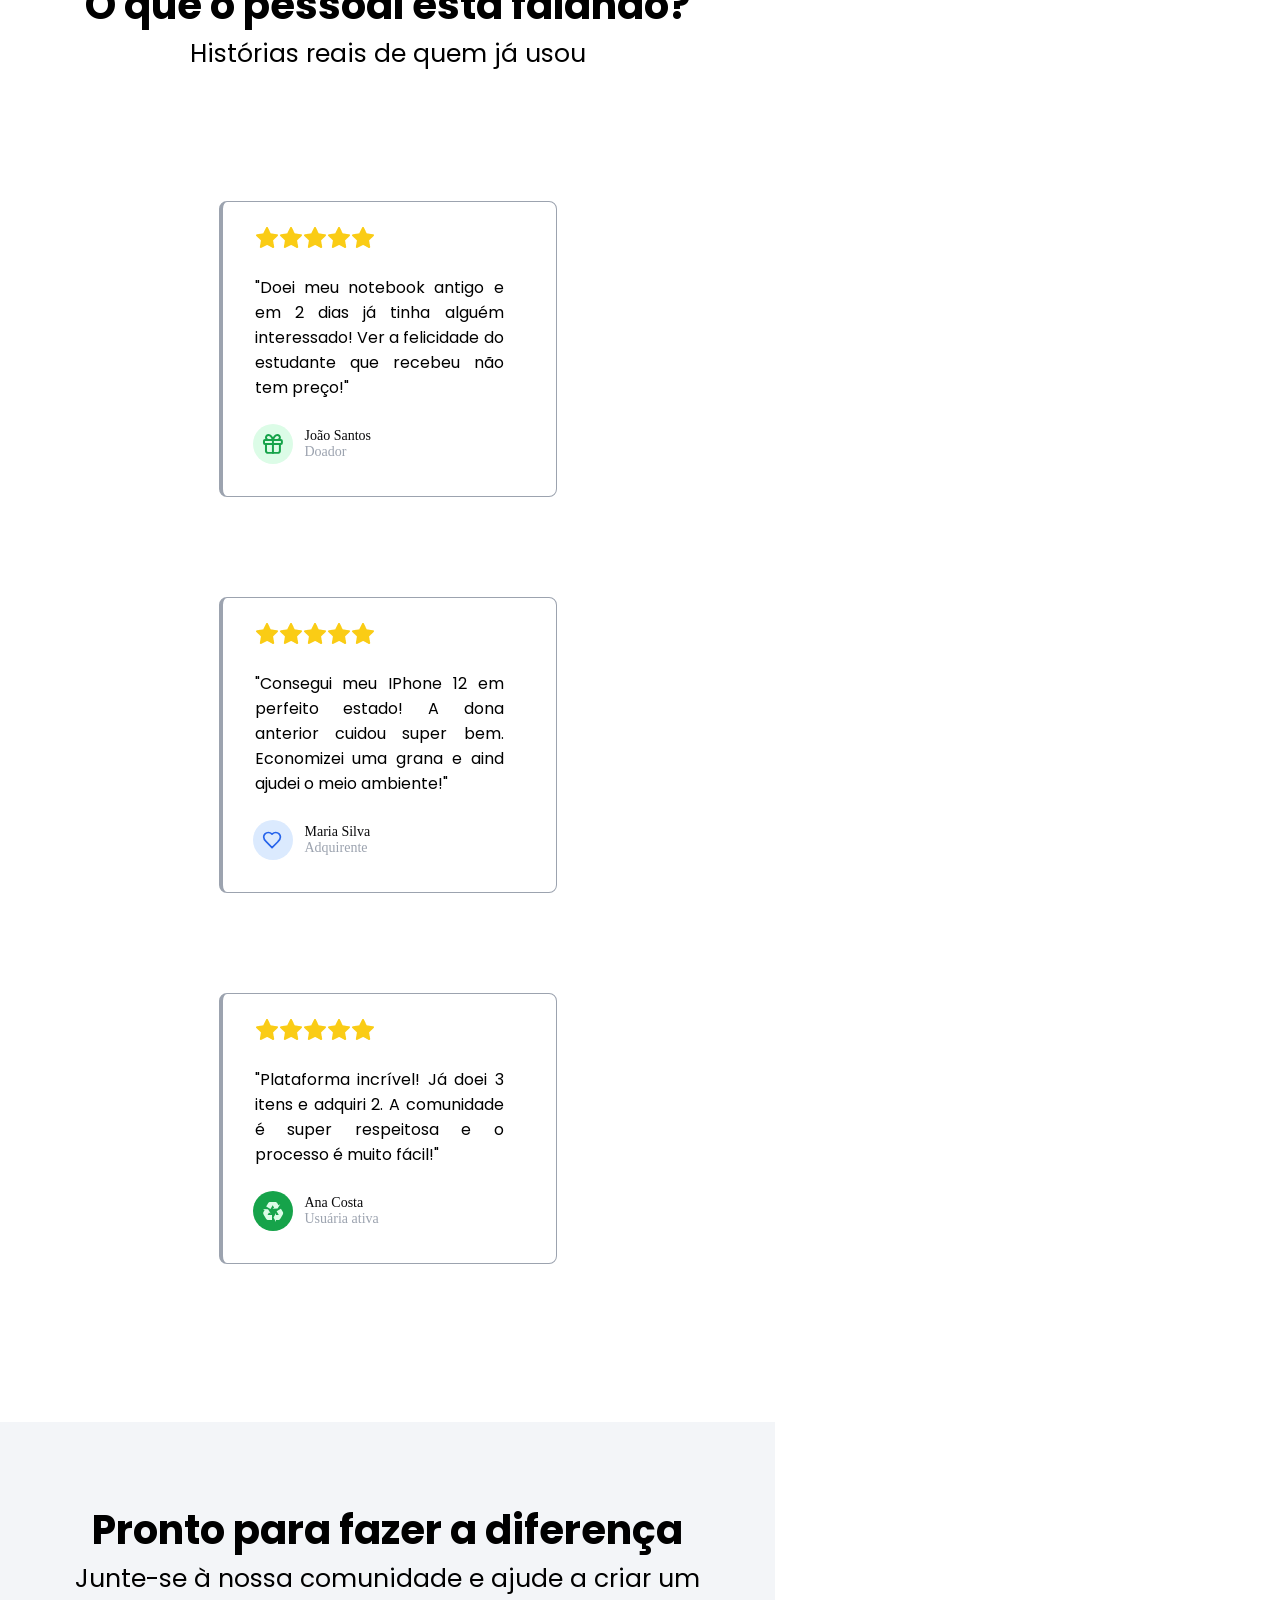
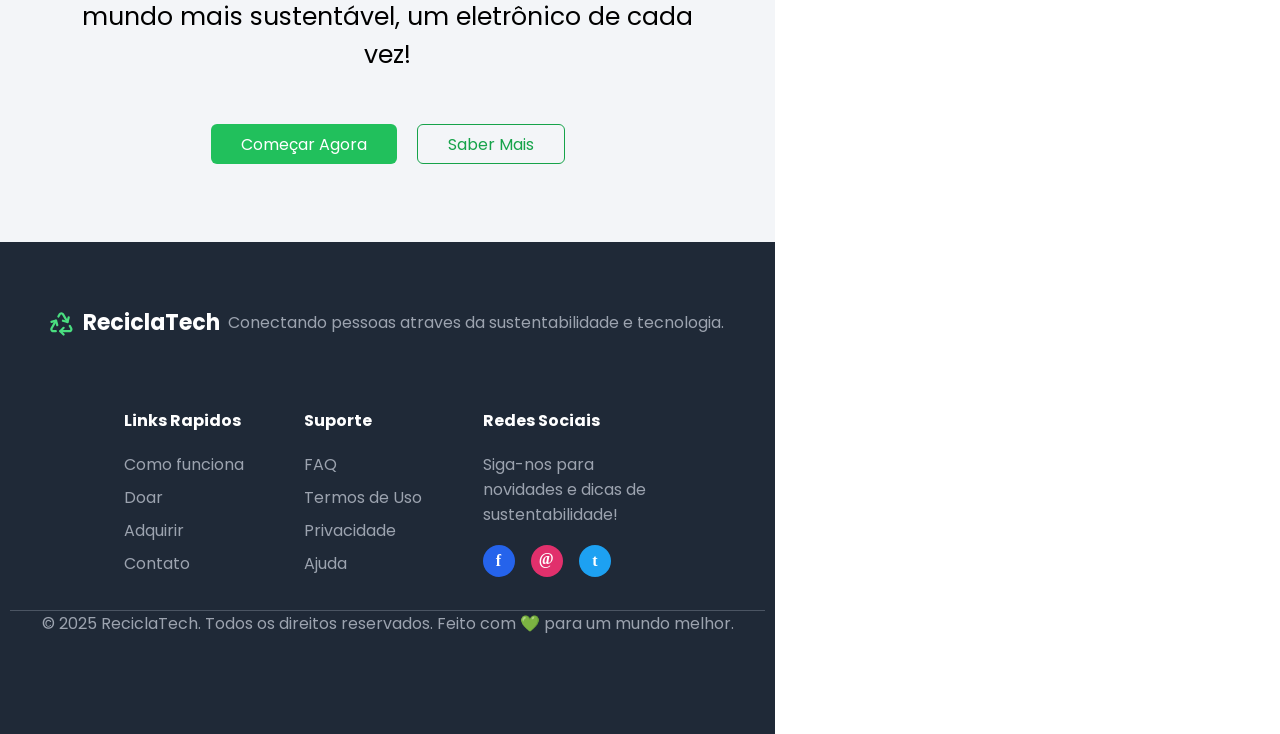
==== commit d18f1398: "adiciona footer" ====
--- a/index.html
+++ b/index.html
@@ -258,7 +258,54 @@
                 </section>
         </main>
         <footer>
-            
+            <section class="rodape">
+                <div class="titulo-rodape">
+                    <svg width="27" height="27" viewBox="0 0 27 27" fill="none" xmlns="http://www.w3.org/2000/svg">
+                    <path d="M7.80362 21.1807H5.36783C5.01619 21.1817 4.67026 21.0919 4.36361 20.9198C4.05695 20.7477 3.79998 20.4993 3.61763 20.1986C3.44251 19.8966 3.34991 19.5539 3.34913 19.2048C3.34834 18.8557 3.4394 18.5126 3.61317 18.2098L8.02212 10.5903" stroke="#4ADE80" stroke-width="2.22956" stroke-linecap="round" stroke-linejoin="round"/>
+                    <path d="M12.2627 21.1804H21.4072C21.7572 21.1777 22.1005 21.085 22.4043 20.9113C22.7081 20.7375 22.9621 20.4885 23.1418 20.1883C23.3145 19.8871 23.4054 19.546 23.4054 19.1989C23.4054 18.8517 23.3145 18.5107 23.1418 18.2095L21.7751 15.8462" stroke="#4ADE80" stroke-width="2.22956" stroke-linecap="round" stroke-linejoin="round"/>
+                    <path d="M15.607 17.8364L12.2627 21.1808L15.607 24.5251" stroke="#4ADE80" stroke-width="2.22956" stroke-linecap="round" stroke-linejoin="round"/>
+                    <path d="M9.2451 15.1565L8.02219 10.5903L3.45605 11.8144" stroke="#4ADE80" stroke-width="2.22956" stroke-linecap="round" stroke-linejoin="round"/>
+                    <path d="M10.4165 6.47788L11.635 4.36872C11.8099 4.06372 12.0608 3.80911 12.3631 3.62961C12.6655 3.45011 13.0091 3.35181 13.3606 3.34424C13.7095 3.34359 14.0524 3.43472 14.3549 3.60847C14.6574 3.78223 14.9089 4.0325 15.0841 4.33417L19.4797 11.9626" stroke="#4ADE80" stroke-width="2.22956" stroke-linecap="round" stroke-linejoin="round"/>
+                    <path d="M14.9131 10.7381L19.4792 11.9621L20.7021 7.396" stroke="#4ADE80" stroke-width="2.22956" stroke-linecap="round" stroke-linejoin="round"/>
+                    </svg>
+                    <h2>ReciclaTech</h2>
+                    <p>Conectando pessoas atraves da sustentabilidade e tecnologia.</p>
+                </div>
+                <div class="links-rodape">                
+                <div class="links-rapidos">
+                    <p class="titulo">Links Rapidos</p>
+                    <p>Como funciona</p>
+                    <p>Doar</p>
+                    <p>Adquirir</p>
+                    <p>Contato</p>
+                </div>
+                <div class="suporte">
+                    <p class="titulo">Suporte</p>
+                    <p>FAQ</p>
+                    <p>Termos de Uso</p>
+                    <p>Privacidade</p>
+                    <p>Ajuda</p>                    
+                </div>
+                <div class="redes">
+                    <p class="titulo">Redes Sociais</p>
+                    <p>Siga-nos para novidades e dicas de sustentabilidade!</p>
+                    <div class="redes-sociais">
+                        <div class="facebook">
+                           <p>f</p> 
+                        </div>
+                        <div class="instagram">
+                            <p>@</p>
+                        </div>
+                        <div class="twitter">
+                            <p>t</p>
+                        </div>    
+                    </div>
+                </div>
+                </div>
+                <div class="copyright">
+                    <p>© 2025 ReciclaTech. Todos os direitos reservados. Feito com 💚 para um mundo melhor.</p>
+                </div>
+            </section>
         </footer>
     </body>
 </html>
--- a/style.css
+++ b/style.css
@@ -464,4 +464,142 @@
     }
 }
 
-}
+
+
+}
+
+footer{
+    background-color: #1F2937;
+    color: #9CA3AF;    
+    padding: 60px 0;
+    position: relative;
+    bottom: 0;
+    width: 775px;
+
+    h2{
+    font-size: 22px;
+    color: #FFFFFF;
+    
+}
+p{
+    font-size: 16px;
+}
+
+}
+
+
+.rodape{
+    display: flex;
+    flex-direction: column;   
+    
+}
+
+.titulo-rodape{
+    font-size: 24px;
+    margin-bottom: 10px;
+    display: flex;
+    flex-direction: row;
+    justify-content: center;
+    margin: 4px;
+
+    h2{
+        margin-left: 8px;
+    }
+    p{
+        margin: 4px 4px 0 8px;
+        
+    }
+    svg{
+    margin-top: 4px;
+        
+    }
+
+}
+
+.links-rodape{
+    display: flex;
+    flex-direction: row;
+    justify-content: space-around;
+    padding: 65px 94px 0 94px;
+
+    .titulo{
+        font-weight: 700;
+        color: #FFFFFF;
+        margin-bottom: 11px;
+    }
+}
+
+.links-rapidos{
+    display: flex;
+    flex-direction: column;
+    justify-content: left;
+    gap: 8px;
+
+}
+
+.suporte{
+    display: flex;
+    flex-direction: column;
+    justify-content: left;
+    gap: 8px;
+}
+
+.redes{
+    display: flex;
+    flex-direction: column;
+    justify-content: center;
+    width: 168px;
+    gap: 8px;
+}
+
+.redes-sociais{
+    display: flex;
+    flex-direction: row;
+    justify-content: left;
+    gap: 16px;
+    margin-top: 10px;
+
+    p{
+        font-family: "Inter";
+        font-weight: bold;
+        color: #FFFFFF;
+    }
+
+}
+
+.facebook{
+    height: 32px;
+    width: 32px;
+    border-radius: 50%;
+    background-color: #2563EB;
+    padding: 7px 13px;
+    
+}
+.twitter{
+    height: 32px;
+    width: 32px;
+    border-radius: 50%;
+    background-color: #1DA1F2;
+    text-align: center;
+    padding: 7px 13px;
+}
+.instagram{
+    height: 32px;
+    width: 32px;
+    border-radius: 50%;
+    background-color: #E1306C;
+    padding: 5px 8px;
+}
+
+.copyright{
+    display: flex;
+    justify-content: center;
+    text-align: center;   
+    margin-top: 33px;
+    margin-left: 10px;
+    margin-right: 10px;
+    margin-bottom: 38px;
+    font-size: 14px;
+    border-top: 1px solid #4B5563;
+    
+}
